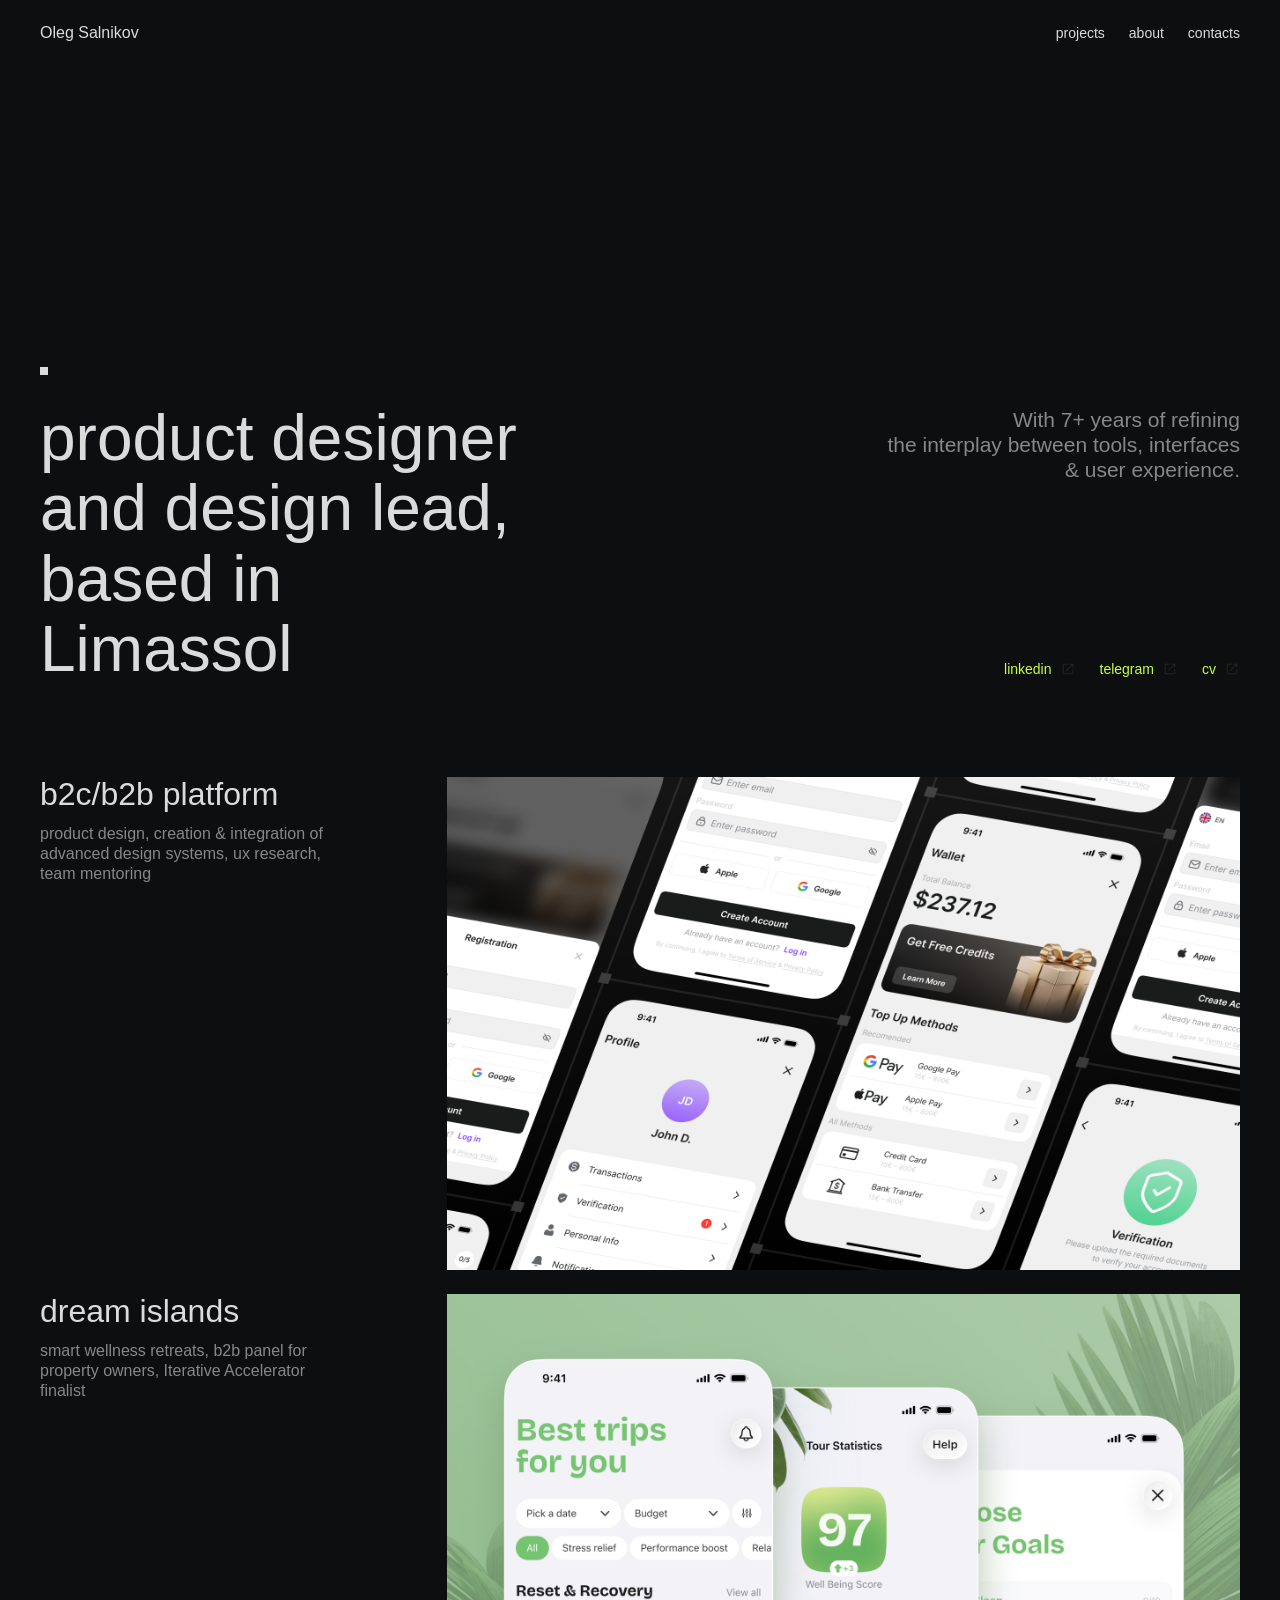
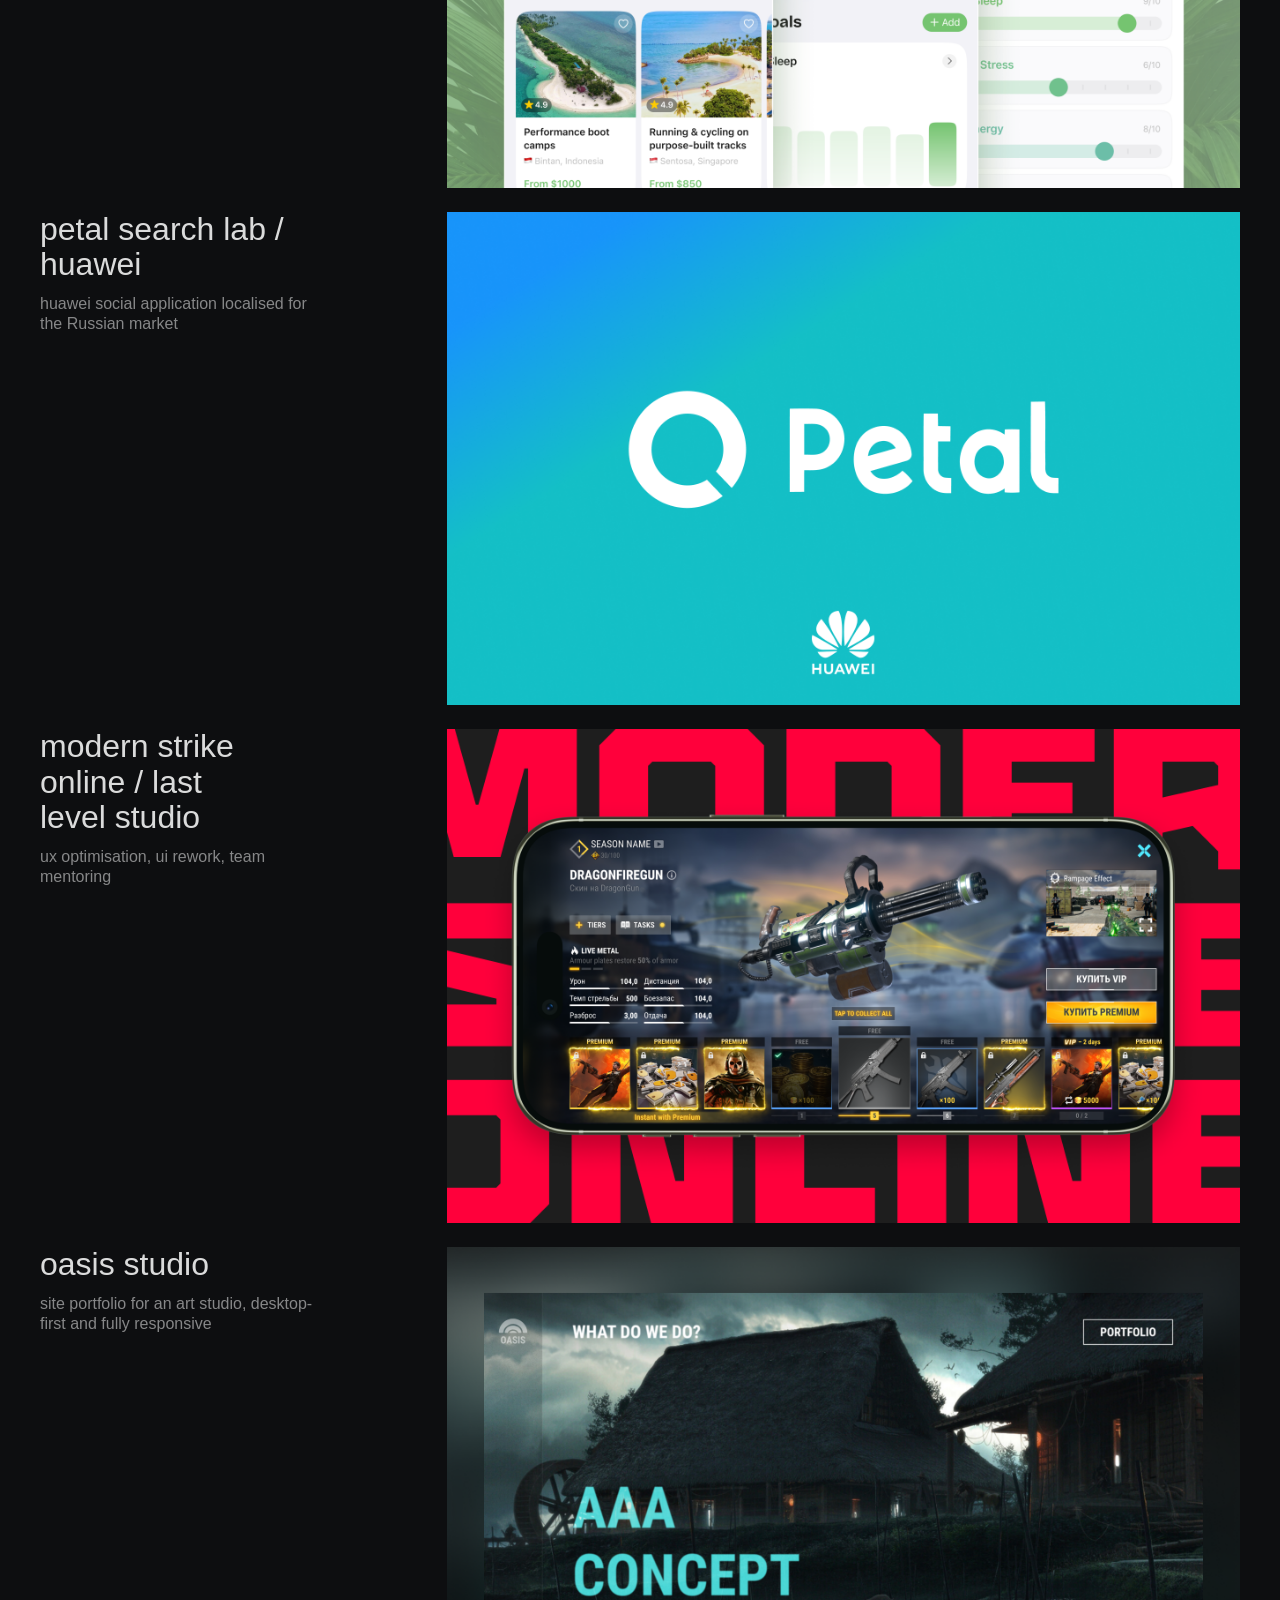
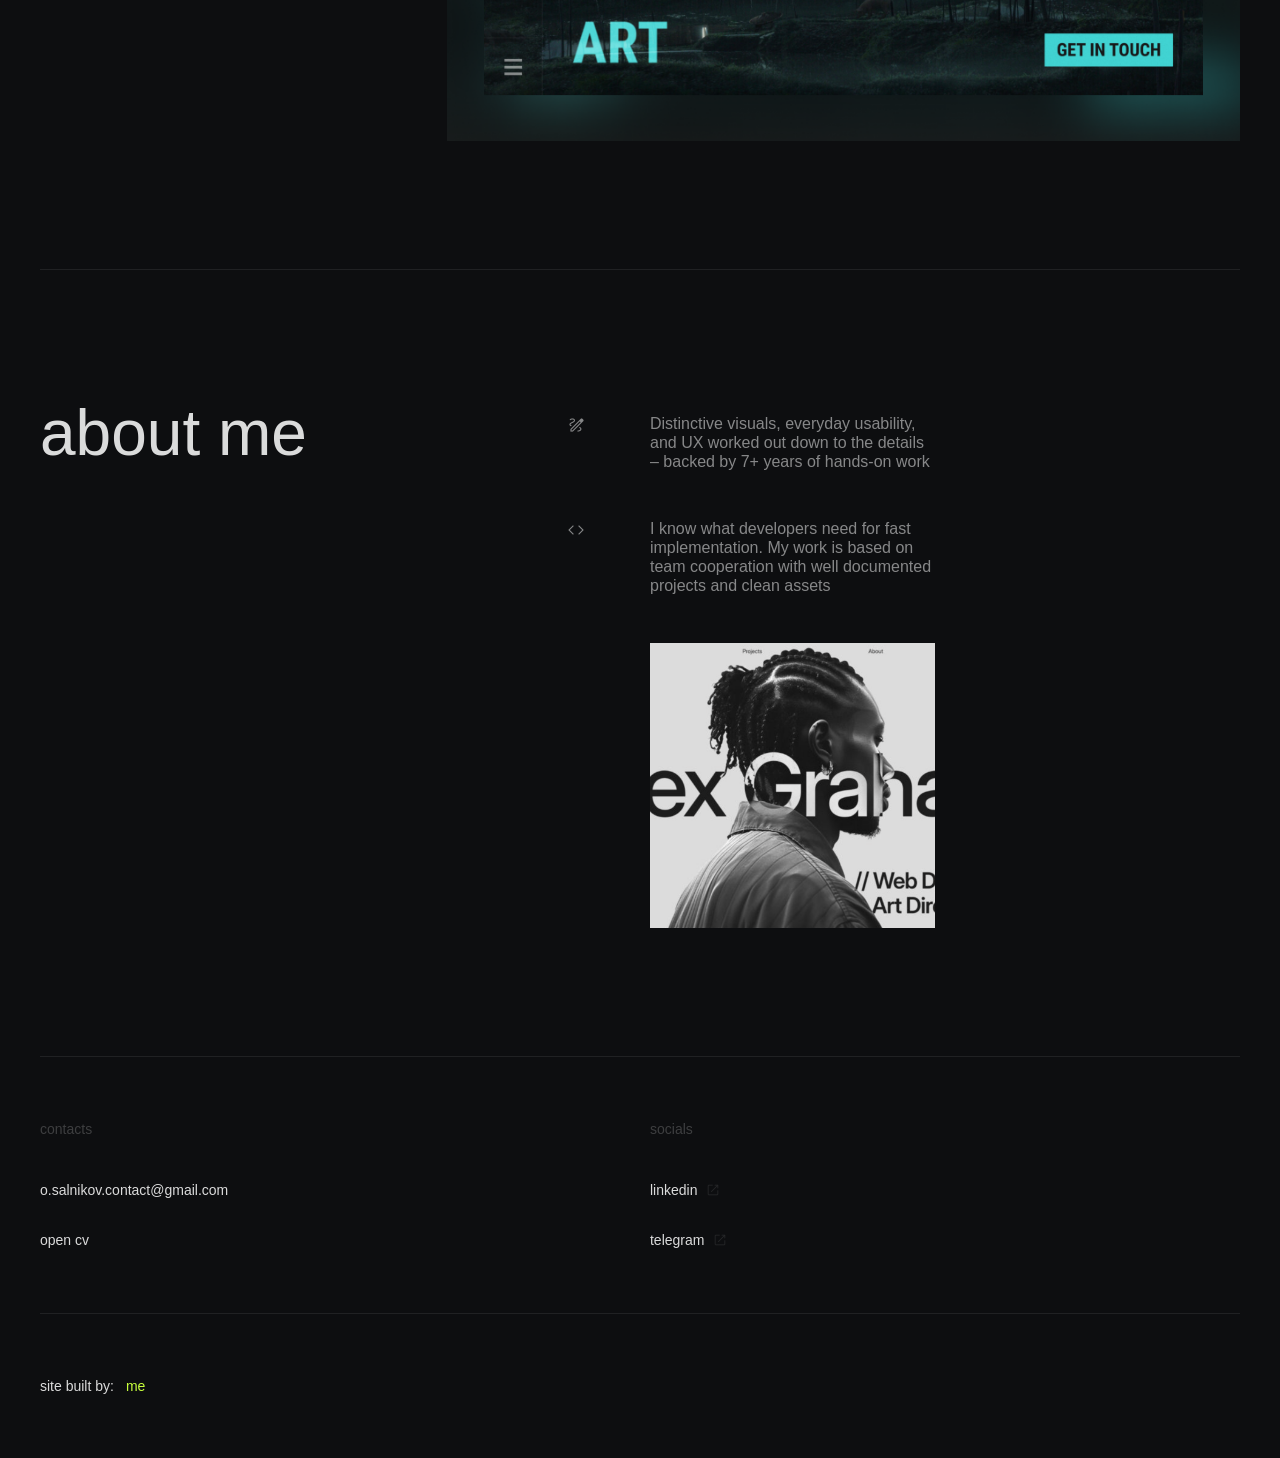
==== index.html @ 1d1f4461 "Rebuild case pages with new claude_design layout + real images - New case structure: intro (title/de" ====
<!DOCTYPE html>
<html lang="en">
<head>
<meta charset="UTF-8">
<meta name="viewport" content="width=device-width, initial-scale=1.0">
<title>Oleg Salnikov — Product Designer</title>
<meta name="description" content="Product designer and design lead based in Limassol. 7+ years refining the interplay between tools, interfaces & user experience.">

<!-- Open Graph / link preview -->
<meta property="og:type" content="website">
<meta property="og:url" content="https://olegoonline.github.io/portfolio/">
<meta property="og:title" content="Oleg Salnikov — Product Designer">
<meta property="og:description" content="Product designer and design lead based in Limassol. 7+ years refining the interplay between tools, interfaces & user experience.">
<meta property="og:image" content="https://olegoonline.github.io/portfolio/cases/assets/thumbnail.jpg">
<meta property="og:image:width" content="1200">
<meta property="og:image:height" content="630">

<!-- Twitter / X -->
<meta name="twitter:card" content="summary_large_image">
<meta name="twitter:title" content="Oleg Salnikov — Product Designer">
<meta name="twitter:description" content="Product designer and design lead based in Limassol. 7+ years refining the interplay between tools, interfaces & user experience.">
<meta name="twitter:image" content="https://olegoonline.github.io/portfolio/cases/assets/thumbnail.jpg">
<link rel="stylesheet" href="https://fonts.googleapis.com/css2?family=Material+Symbols+Outlined:opsz,wght,FILL,GRAD@20..48,300,0,0">
<link rel="stylesheet" href="styles.css?v=20260620">
</head>
<body>

<div class="container">
  <header class="site-header">
    <a class="logo" href="index.html">Oleg Salnikov</a>
    <nav class="site-nav">
      <a href="#projects">projects</a>
      <a href="#about">about</a>
      <a href="#contacts">contacts</a>
    </nav>
  </header>
</div>

<main>
  <section class="container hero grid12">
    <div class="hero-left">
      <span class="dot"></span>
      <h1 class="display">product designer and&nbsp;design lead, based in Limassol</h1>
    </div>
    <div class="hero-right">
      <p class="hero-bio">With 7+ years of refining<br>the interplay between tools, interfaces<br>&amp; user experience.</p>
      <div class="social-row">
        <a class="ext-link" href="https://www.linkedin.com/in/oleg-salnikov-ui" target="_blank" rel="noopener">linkedin<span class="material-symbols-outlined">open_in_new</span></a>
        <a class="ext-link" href="https://t.me/oleg_ui_tg" target="_blank" rel="noopener">telegram<span class="material-symbols-outlined">open_in_new</span></a>
        <a class="ext-link" href="https://docs.google.com/document/d/1gBxHgrbyLD23UCckXjegFYGFsR_wjB13miaRN0zSb2I/edit?usp=drive_link" target="_blank" rel="noopener">cv<span class="material-symbols-outlined">open_in_new</span></a>
      </div>
    </div>
  </section>

  <section id="projects" class="container project-list">
    <article class="project-row grid12">
      <div class="project-text">
        <h2 class="project-title">b2c/b2b platform</h2>
        <p class="project-desc">product design, creation &amp; integration of advanced design systems, ux research, team mentoring</p>
      </div>
      <a class="project-image" href="cases/igaming-platform.html" style="background: #F1F2F4;">
        <img src="cases/assets/b2b system/Frame 1321316688.png" alt="Multi-Brand B2B/B2C Platform">
        <span class="card-label">view case<span class="material-symbols-outlined">arrow_forward</span></span>
      </a>
    </article>

    <article class="project-row grid12">
      <div class="project-text">
        <h2 class="project-title">dream islands</h2>
        <p class="project-desc">smart wellness retreats, b2b panel for property owners, Iterative Accelerator finalist</p>
      </div>
      <a class="project-image" href="cases/dream-islands.html" style="background: #EEF1F7;">
        <img src="cases/assets/Dream Islands/Frame 1321316689.png" alt="Dream Islands">
        <span class="card-label">view case<span class="material-symbols-outlined">arrow_forward</span></span>
      </a>
    </article>

    <article class="project-row grid12">
      <div class="project-text">
        <h2 class="project-title">petal search lab / huawei</h2>
        <p class="project-desc">huawei social application localised for the Russian market</p>
      </div>
      <a class="project-image" href="cases/huawei-petal-search.html" style="background: #FFFFFF;">
        <img src="cases/assets/petal search/Frame 1321316690.png" alt="Petal Search — Huawei RU">
        <span class="card-label">view case<span class="material-symbols-outlined">arrow_forward</span></span>
      </a>
    </article>

    <article class="project-row grid12">
      <div class="project-text">
        <h2 class="project-title">modern strike online / last level studio</h2>
        <p class="project-desc">ux optimisation, ui rework, team mentoring</p>
      </div>
      <a class="project-image" href="cases/last-level.html">
        <img src="cases/assets/last level/Frame 1321316691.png" alt="Last Level — Modern Strike Online">
        <span class="card-label">view case<span class="material-symbols-outlined">arrow_forward</span></span>
      </a>
    </article>

    <article class="project-row grid12">
      <div class="project-text">
        <h2 class="project-title">oasis studio</h2>
        <p class="project-desc">site portfolio for an art studio, desktop-first and fully responsive</p>
      </div>
      <a class="project-image" href="cases/oasis.html">
        <img src="cases/assets/oasis/Frame 1321316691-1.png" alt="Oasis Studio — site portfolio">
        <span class="card-label">view case<span class="material-symbols-outlined">arrow_forward</span></span>
      </a>
    </article>
  </section>

  <section id="about" class="container about grid12">
    <h2 class="display">about me</h2>
    <div class="about-right">
      <div class="about-points">
        <div class="about-point">
          <span class="material-symbols-outlined">draw</span>
          <p>Distinctive visuals, everyday usability, and UX worked out down to the details – backed by 7+ years of hands-on work</p>
        </div>
        <div class="about-point">
          <span class="material-symbols-outlined">code</span>
          <p>I know what developers need for fast implementation. My work is based on team cooperation with well documented projects and clean assets</p>
        </div>
      </div>
      <img class="about-photo" src="assets/about-site.png" alt="Selected web design work">
    </div>
  </section>
</main>

<footer id="contacts" class="site-footer">
  <div class="container footer-cols grid12">
    <div class="footer-col">
      <h3>contacts</h3>
      <ul>
        <li><a href="mailto:o.salnikov.contact@gmail.com">o.salnikov.contact@gmail.com</a></li>
        <li><a href="https://docs.google.com/document/d/1gBxHgrbyLD23UCckXjegFYGFsR_wjB13miaRN0zSb2I/edit?usp=drive_link" target="_blank" rel="noopener">open cv</a></li>
      </ul>
    </div>
    <div class="footer-col">
      <h3>socials</h3>
      <ul>
        <li><a class="ext-link" href="https://www.linkedin.com/in/oleg-salnikov-ui" target="_blank" rel="noopener">linkedin<span class="material-symbols-outlined">open_in_new</span></a></li>
        <li><a class="ext-link" href="https://t.me/oleg_ui_tg" target="_blank" rel="noopener">telegram<span class="material-symbols-outlined">open_in_new</span></a></li>
      </ul>
    </div>
  </div>
  <div class="container footer-bottom">
    <span class="built">site built by: <a href="#">me</a></span>
  </div>
</footer>

</body>
</html>
---- styles.css ----
/* ── Oleg Salnikov portfolio — from dsign-2 Figma ─────────────────
   Grid: 12 columns / 20px gutters / 1360 content / 40px margins   */

:root {
  --bg: rgb(13, 14, 16);
  --surface: rgb(22, 24, 28);
  --card: rgba(255, 255, 255, 0.05);
  --accent: rgb(199, 255, 60);
  --text-primary: rgba(255, 255, 255, 0.85);
  --text-secondary: rgba(255, 255, 255, 0.5);
  --text-body: rgba(255, 255, 255, 0.4);
  --text-faint: rgba(255, 255, 255, 0.2);
  --icon-stroke: rgba(255, 255, 255, 0.1);
  --hairline: rgba(255, 255, 255, 0.08);
  --font: "Helvetica Neue", -apple-system, BlinkMacSystemFont, "Segoe UI", Roboto, Arial, sans-serif;
}

* { margin: 0; padding: 0; box-sizing: border-box; }

html { scroll-behavior: smooth; }

body {
  background: var(--bg);
  color: var(--text-primary);
  font-family: var(--font);
  font-size: 16px;
  -webkit-font-smoothing: antialiased;
}

.container {
  max-width: 1440px;
  margin: 0 auto;
  padding-left: 40px;
  padding-right: 40px;
}

/* 12-column grid shared by every section */
.grid12 {
  display: grid;
  grid-template-columns: repeat(12, 1fr);
  column-gap: 20px;
}

a { color: inherit; text-decoration: none; }

.material-symbols-outlined {
  font-variation-settings: 'FILL' 0, 'wght' 300, 'GRAD' 0, 'opsz' 20;
  font-size: 20px;
  line-height: 1;
}

/* ── Header ─────────────────────────────────────────────────────── */

.site-header {
  display: flex;
  justify-content: space-between;
  align-items: center;
  padding-top: 24px;
  padding-bottom: 24px;
}

.logo {
  font-size: 16px;
  font-weight: 500;
  color: var(--text-primary);
}

.site-nav {
  display: flex;
  gap: 24px;
  align-items: center;
}

.site-nav a {
  font-size: 14px;
  font-weight: 500;
  color: var(--text-primary);
  transition: color 0.2s ease;
}

.site-nav a:hover { color: var(--accent); }

/* ── Links with external icon ───────────────────────────────────── */

.ext-link {
  display: inline-flex;
  align-items: center;
  gap: 8px;
  font-size: 14px;
  font-weight: 500;
  color: var(--text-primary);
  transition: color 0.2s ease;
}

.ext-link .material-symbols-outlined {
  font-size: 16px;
  color: var(--icon-stroke);
  transition: color 0.2s ease;
}

.ext-link:hover,
.ext-link:hover .material-symbols-outlined { color: var(--accent); }

/* ── Hero ───────────────────────────────────────────────────────── */

.hero {
  padding-top: 301px;
  padding-bottom: 92px;
  align-items: start;
}

.hero-left { grid-column: 1 / span 5; }

.hero-left .dot {
  display: block;
  width: 8px;
  height: 8px;
  background: var(--text-primary);
  margin-bottom: 28px;
}

h1.display, .display {
  font-size: 64px;
  font-weight: 400;
  line-height: 1.1;
  color: var(--text-primary);
  text-wrap: pretty;
}

.hero-right {
  grid-column: 9 / span 4;
  align-self: stretch;
  display: flex;
  flex-direction: column;
  justify-content: space-between;
  padding-top: 40px;
  padding-bottom: 8px;
  align-items: flex-end;
}

.hero-bio {
  font-size: 21px;
  font-weight: 300;
  line-height: 25px;
  color: var(--text-secondary);
  text-align: right;
}

.social-row {
  display: flex;
  justify-content: flex-end;
  gap: 24px;
  align-items: center;
}

/* hero link text reads in accent green; icons stay fff 0.1 (footer socials stay white) */
.social-row .ext-link { color: var(--accent); }

/* ── Project list ───────────────────────────────────────────────── */

.project-list {
  display: flex;
  flex-direction: column;
  gap: 24px;
  padding-bottom: 128px;
}

.project-row {
  align-items: start;
  row-gap: 24px;
}

.project-text {
  grid-column: 1 / span 3;
  display: flex;
  flex-direction: column;
  gap: 12px;
}

.project-title {
  font-size: 32px;
  font-weight: 400;
  line-height: 1.1;
  color: var(--text-primary);
  text-wrap: pretty;
}

.project-desc {
  font-size: 16px;
  font-weight: 300;
  line-height: 1.25;
  color: var(--text-secondary);
  max-width: 325px;
}

.project-image {
  grid-column: 5 / span 8;
  position: relative;
  display: block;
  aspect-ratio: 900 / 560;
  overflow: hidden;
  background: var(--card);
}

.project-image img {
  position: absolute;
  inset: 0;
  width: 100%;
  height: 100%;
  object-fit: cover;
  display: block;
  transition: transform 0.6s cubic-bezier(0.2, 0.7, 0.2, 1);
}

.project-image:hover img { transform: scale(1.03); }

.project-image .card-label {
  position: absolute;
  left: 20px;
  bottom: 20px;
  display: inline-flex;
  align-items: center;
  gap: 8px;
  font-size: 14px;
  font-weight: 500;
  color: var(--text-primary);
  background: rgba(13, 14, 16, 0.72);
  backdrop-filter: blur(6px);
  border-radius: 999px;
  padding: 8px 14px 8px 16px;
  opacity: 0;
  transform: translateY(6px);
  transition: opacity 0.25s ease, transform 0.25s ease;
  pointer-events: none;
}

.project-image .card-label .material-symbols-outlined { font-size: 16px; color: var(--accent); }

.project-image:hover .card-label { opacity: 1; transform: translateY(0); }

/* ── About ──────────────────────────────────────────────────────── */

.about { padding-bottom: 128px; }

/* divider above the section — 128px clear on each side */
.about::before {
  content: "";
  grid-column: 1 / -1;
  height: 1px;
  background: var(--hairline);
  margin-bottom: 128px;
}

.about > h2 { grid-column: 1 / span 4; }

.about-right {
  grid-column: 7 / span 3;
  display: flex;
  flex-direction: column;
  gap: 48px;
  padding-top: 16px;
}

.about-points {
  display: flex;
  flex-direction: column;
  gap: 48px;
}

.about-point { position: relative; }

.about-point > .material-symbols-outlined {
  position: absolute;
  left: -84px;
  top: 1px;
  color: var(--text-secondary);
}

.about-point p {
  font-size: 16px;
  font-weight: 300;
  line-height: 19px;
  color: var(--text-secondary);
}

.about-photo {
  width: 100%;
  aspect-ratio: 1 / 1;
  object-fit: cover;
  display: block;
}

/* ── Case page ──────────────────────────────────────────────────── */

.back-pill {
  display: inline-flex;
  align-items: center;
  gap: 8px;
  padding: 8px 20px 8px 12px;
  border-radius: 999px;
  background: var(--surface);
  font-size: 14px;
  font-weight: 500;
  color: var(--accent);
  margin-top: 0;
  transition: background 0.2s ease;
}

.back-pill .material-symbols-outlined { font-size: 20px; color: var(--accent); }

.back-pill:hover { background: rgb(30, 31, 33); }

/* case content lives in a 900px column centred under the full-width header */
.case-wrap {
  width: 900px;
  max-width: calc(100% - 80px);
  margin: 0 auto;
}

/* vertical rhythm: every major section separated by 96px (Figma) */
.case-main {
  display: flex;
  flex-direction: column;
  align-items: flex-start;
  gap: 96px;
  padding: 64px 0 96px;
}

.case-main > * { width: 100%; }
.case-main > .back-pill { width: auto; }

/* intro: title / description / role / hero image */
.case-intro {
  display: flex;
  flex-direction: column;
  align-items: flex-start;
}

.case-title {
  font-size: 64px;
  font-weight: 400;
  line-height: 1.1;
  color: var(--text-primary);
  text-wrap: pretty;
}

.case-desc {
  margin-top: 24px;
  display: flex;
  flex-direction: column;
  gap: 18px;
}

.case-desc p {
  font-size: 18px;
  font-weight: 300;
  line-height: 1.45;
  color: var(--text-body);
  text-wrap: pretty;
}

.case-role {
  margin-top: 24px;
  font-size: 16px;
  font-weight: 300;
  color: var(--text-faint);
}

.case-hero {
  margin-top: 24px;
  width: 100%;
  aspect-ratio: 900 / 560;
  background: var(--card);
  overflow: hidden;
}

.case-hero img {
  width: 100%;
  height: 100%;
  object-fit: cover;
  display: block;
}

.case-rule {
  border: 0;
  height: 1px;
  background: var(--hairline);
  margin: 0;
}

/* numbered notes — two columns (40.3% / 48.9%, gap auto-fills) */
.case-notes {
  display: grid;
  grid-template-columns: 40.3% 48.9%;
  justify-content: space-between;
  align-items: start;
  row-gap: 64px;
}

.note {
  display: flex;
  flex-direction: column;
  align-items: flex-start;
}

.note-num {
  font-size: 16px;
  font-weight: 500;
  color: var(--text-faint);
}

.note-title {
  margin-top: 16px;
  font-size: 32px;
  font-weight: 400;
  line-height: 1.1;
  color: var(--text-primary);
  text-wrap: pretty;
}

.note-body {
  margin-top: 16px;
  font-size: 16px;
  font-weight: 300;
  line-height: 1.45;
  color: var(--text-body);
  white-space: pre-line;
  text-wrap: pretty;
}

/* body-only note that continues a thought — aligns with siblings' body */
.note--cont { padding-top: 103px; }
.note--cont .note-body { margin-top: 0; }

.note-body a { color: var(--accent); }
.note-body a:hover { opacity: 0.8; }

/* gallery: lead note + stacked full-width images */
.case-gallery {
  display: flex;
  flex-direction: column;
  gap: 24px;
  align-items: flex-start;
}

.case-gallery > img { width: 100%; height: auto; display: block; }

.case-gallery .note { max-width: none; }

.case-shot {
  width: 100%;
  aspect-ratio: 900 / 440;
  background: var(--card);
  overflow: hidden;
}

.case-shot img { width: 100%; height: 100%; object-fit: cover; display: block; }

.case-shot--strip { aspect-ratio: 900 / 416; }

/* note + grey placeholder box, side by side */
.case-split {
  display: grid;
  grid-template-columns: 40.3% 48.9%;
  justify-content: space-between;
  align-items: start;
  row-gap: 64px;
}

.case-box {
  width: 100%;
  aspect-ratio: 440 / 320;
  background: var(--card);
}

/* stacked full-width media */
.case-media {
  display: flex;
  flex-direction: column;
  gap: 24px;
}

.case-media img { width: 100%; height: auto; display: block; }

/* lead note then a full-width image below it (oasis) */
.case-figure {
  display: flex;
  flex-direction: column;
  gap: 24px;
  align-items: flex-start;
}

.case-figure .note { max-width: 40.3%; }
.case-figure img { width: 100%; height: auto; display: block; }

/* two tall screenshots side by side (modern strike) */
.case-pair {
  display: grid;
  grid-template-columns: 1fr 1fr;
  gap: 24px;
  align-items: start;
}

.case-pair img { width: 100%; height: auto; display: block; }

/* row of four tall phone shots (b2b) */
.case-quad {
  display: grid;
  grid-template-columns: repeat(4, 1fr);
  gap: 24px;
  align-items: start;
}

.case-quad .case-shot { aspect-ratio: 207 / 448; }
.case-quad img { width: 100%; height: auto; display: block; }

/* 2×2 grid of tall image tiles (dream islands) */
.case-tiles {
  display: grid;
  grid-template-columns: 1fr 1fr;
  gap: 24px;
  align-items: start;
}

.case-tile {
  width: 100%;
  aspect-ratio: 438 / 952;
  background: var(--card);
}

.case-tiles img { width: 100%; height: auto; display: block; }

/* prev / next */
.case-nav {
  display: flex;
  flex-wrap: wrap;
  justify-content: space-between;
  align-items: center;
}

.case-nav a {
  display: inline-flex;
  align-items: center;
  gap: 16px;
  font-size: 14px;
  font-weight: 500;
  color: rgba(255, 255, 255, 0.8);
  transition: color 0.2s ease;
}

.case-nav a .material-symbols-outlined { color: rgba(255, 255, 255, 0.8); transition: color 0.2s ease; }

.case-nav a:hover,
.case-nav a:hover .material-symbols-outlined { color: var(--accent); }

/* ── Footer ─────────────────────────────────────────────────────── */

.footer-cols { padding-bottom: 64px; }

.footer-cols::before {
  content: "";
  grid-column: 1 / -1;
  height: 1px;
  background: var(--hairline);
  margin-bottom: 64px;
}

.footer-col:first-child { grid-column: 1 / span 4; }
.footer-col:last-child  { grid-column: 7 / span 3; }

.footer-col h3 {
  font-size: 14px;
  font-weight: 500;
  color: var(--text-faint);
  margin-bottom: 44px;
}

.footer-col ul {
  list-style: none;
  display: flex;
  flex-direction: column;
  gap: 32px;
}

.footer-col a {
  font-size: 14px;
  font-weight: 500;
  color: var(--text-primary);
  transition: color 0.2s ease;
}

.footer-col a:hover { color: var(--accent); }

.footer-bottom {
  display: flex;
  flex-wrap: wrap;
  justify-content: space-between;
  align-items: center;
  padding-bottom: 64px;
}

.footer-bottom::before {
  content: "";
  width: 100%;
  height: 1px;
  background: var(--hairline);
  margin-bottom: 64px;
}

.footer-bottom a {
  font-size: 14px;
  font-weight: 500;
  color: var(--accent);
}

.footer-bottom .built {
  display: inline-flex;
  gap: 12px;
  font-size: 14px;
  font-weight: 500;
  color: var(--text-primary);
}

/* ── Responsive ─────────────────────────────────────────────────── */

@media (max-width: 1040px) {
  .hero { padding-top: 160px; row-gap: 48px; }
  .hero-left { grid-column: 1 / -1; }
  .hero-right { grid-column: 1 / span 6; align-self: start; justify-content: flex-start; align-items: flex-start; padding-top: 0; padding-bottom: 0; gap: 48px; }
  .hero-bio { text-align: left; }
  .project-text { grid-column: 1 / span 4; }
  .project-image { grid-column: 6 / span 7; }
  .about { row-gap: 64px; }
  .about > h2 { grid-column: 1 / -1; }
  .about-right { grid-column: 2 / span 6; }
  .case-title { font-size: 48px; }
  .footer-col:first-child { grid-column: 1 / span 6; }
  .footer-col:last-child { grid-column: 7 / span 6; }
}

@media (max-width: 720px) {
  .container { padding-left: 24px; padding-right: 24px; }
  h1.display, .display { font-size: 40px; }
  .hero-right { grid-column: 1 / -1; }
  .project-list { gap: 48px; }
  .project-row { row-gap: 16px; }
  .project-text { grid-column: 1 / -1; }
  .project-image { grid-column: 1 / -1; }
  .about::before { margin-bottom: 104px; }
  .case-main { gap: 64px; padding-top: 48px; }
  .case-title { font-size: 40px; }
  .case-notes, .case-split, .case-pair, .case-quad, .case-tiles { grid-template-columns: 1fr; row-gap: 56px; }
  .note-title { font-size: 28px; }
  .note--cont { padding-top: 0; }
  .case-gallery .note, .case-figure .note { max-width: none; }
  .about-right { grid-column: 1 / -1; padding-left: 44px; }
  .about-point > .material-symbols-outlined { left: -44px; }
  .footer-col:first-child { grid-column: 1 / -1; }
  .footer-col:last-child { grid-column: 1 / -1; margin-top: 64px; }
}
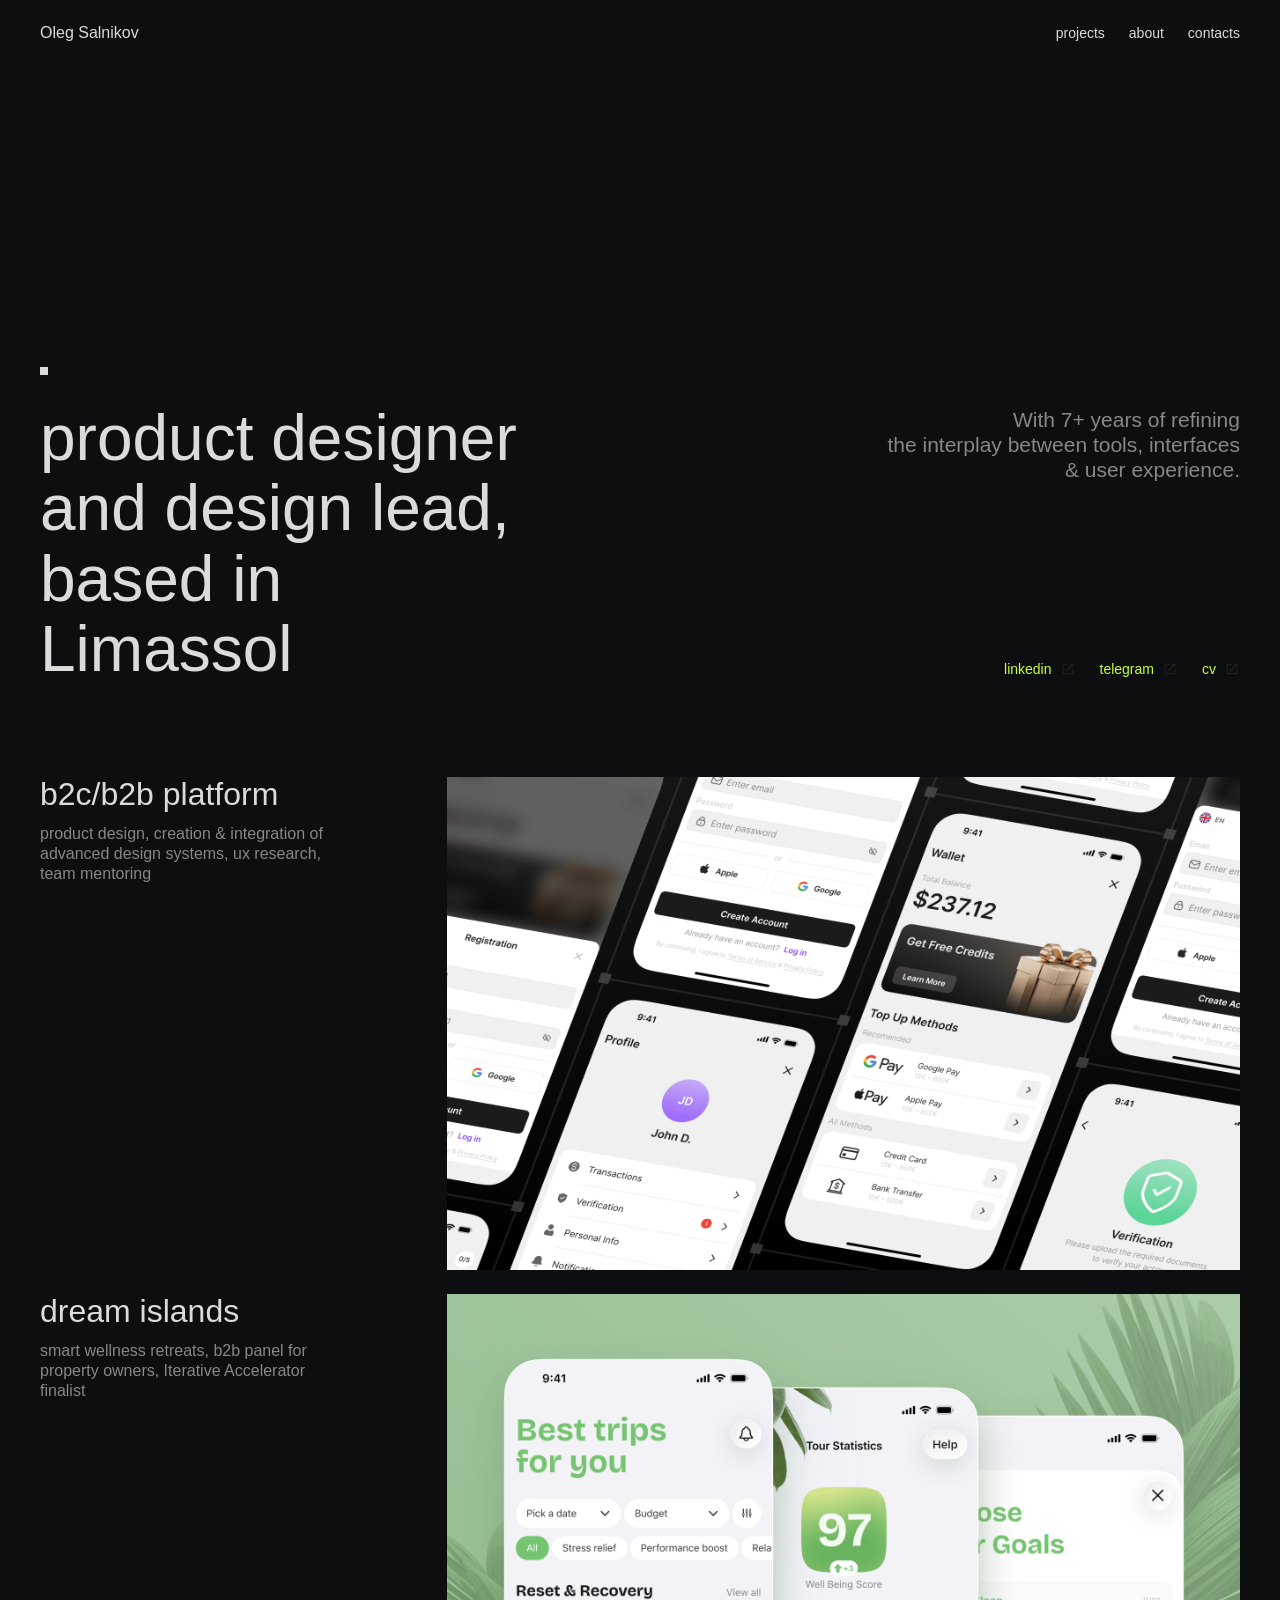
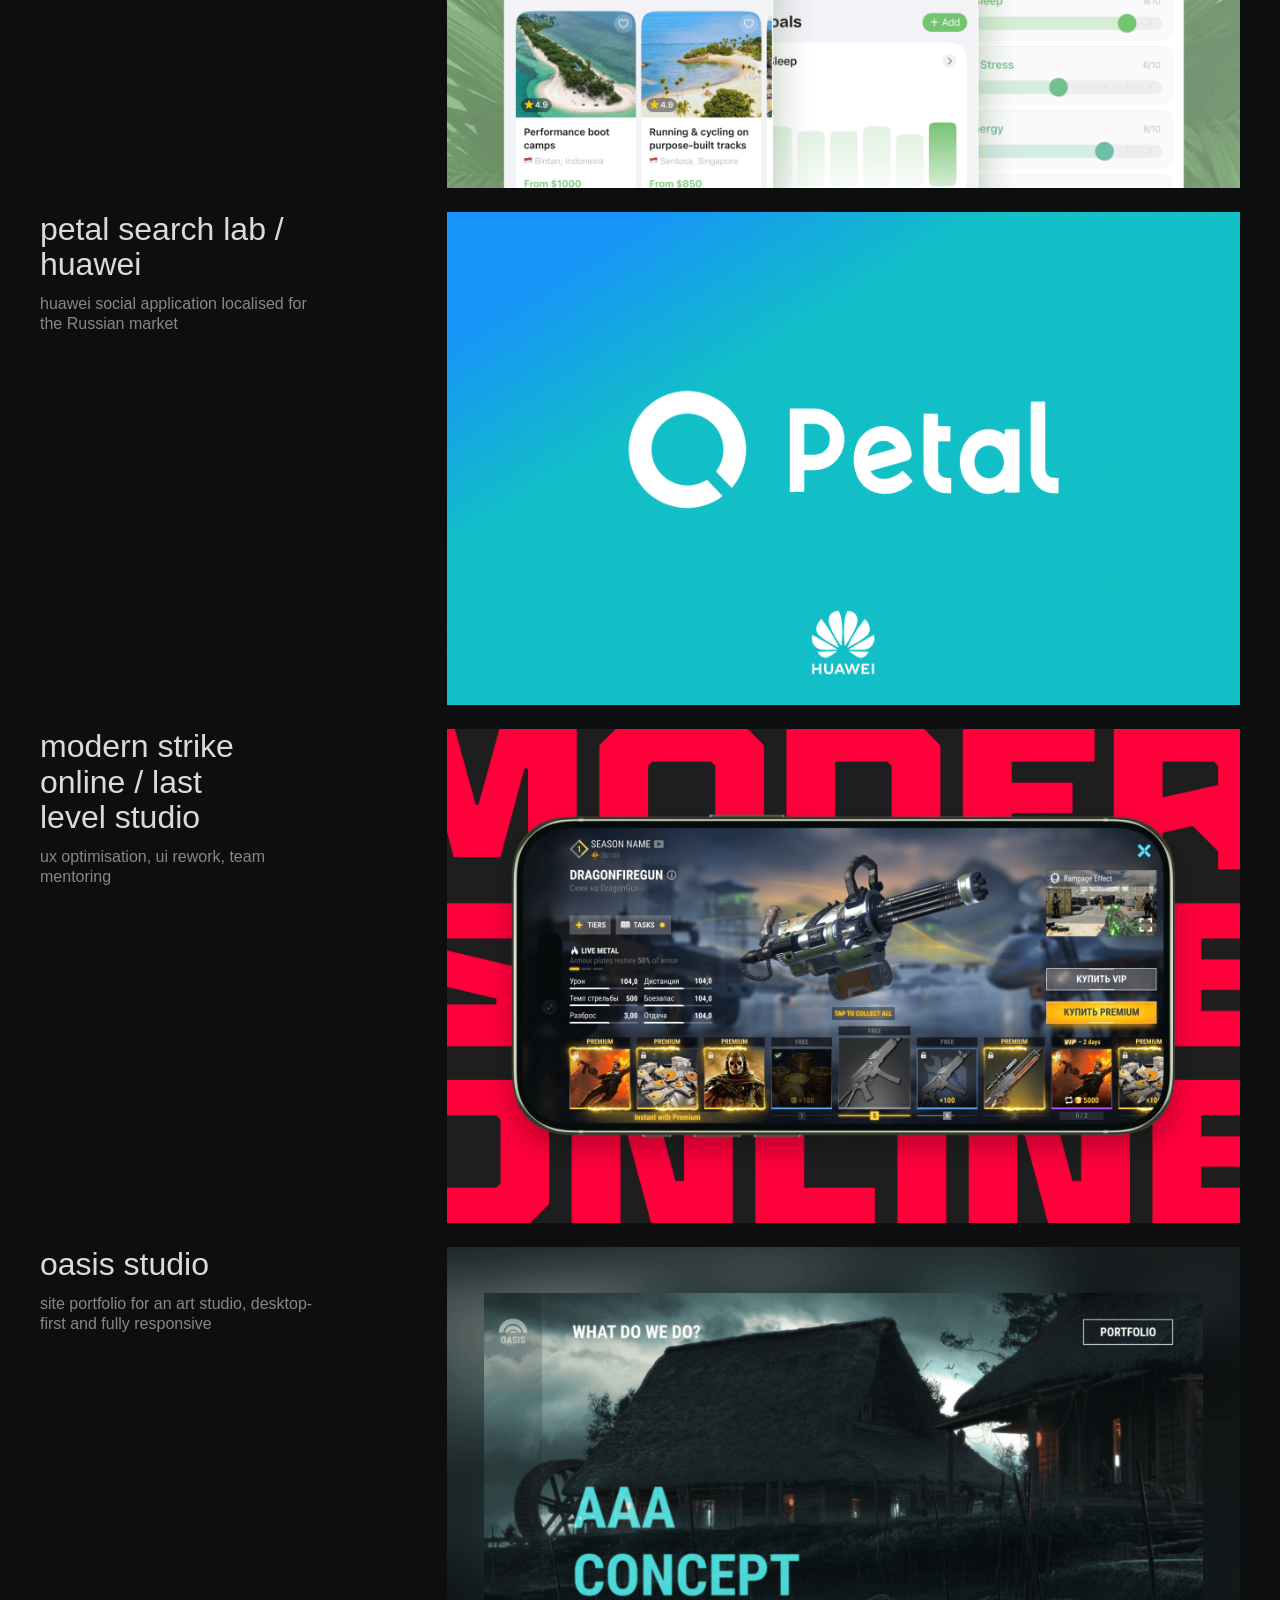
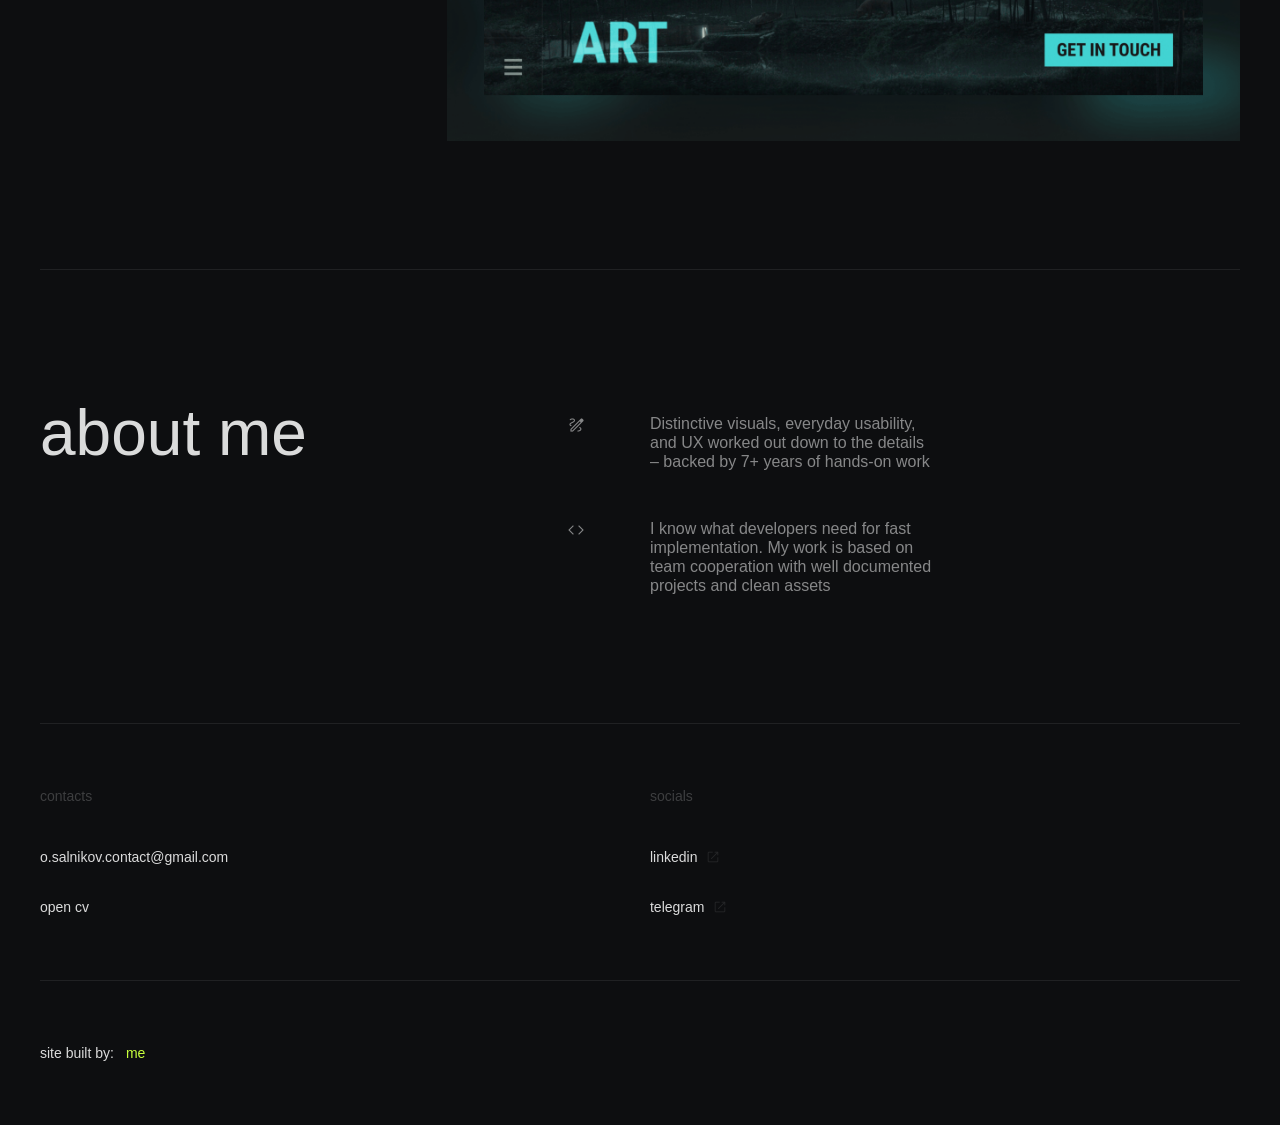
==== commit 1ab75ad6: "Remove photo from about section Co-Authored-By: Claude Opus 4.8 <noreply@anthropic.com>" ====
--- a/index.html
+++ b/index.html
@@ -122,7 +122,6 @@
           <p>I know what developers need for fast implementation. My work is based on team cooperation with well documented projects and clean assets</p>
         </div>
       </div>
-      <img class="about-photo" src="assets/about-site.png" alt="Selected web design work">
     </div>
   </section>
 </main>
--- a/styles.css
+++ b/styles.css
@@ -428,9 +428,10 @@
   text-wrap: pretty;
 }
 
-/* body-only note that continues a thought — aligns with siblings' body */
-.note--cont { padding-top: 103px; }
-.note--cont .note-body { margin-top: 0; }
+/* note that continues a thought — invisible num/title spacers keep its
+   body aligned with the sibling note's body, independent of font metrics */
+.note--cont .note-num,
+.note--cont .note-title { visibility: hidden; }
 
 .note-body a { color: var(--accent); }
 .note-body a:hover { opacity: 0.8; }
@@ -651,10 +652,77 @@
   .case-title { font-size: 40px; }
   .case-notes, .case-split, .case-pair, .case-quad, .case-tiles { grid-template-columns: 1fr; row-gap: 56px; }
   .note-title { font-size: 28px; }
-  .note--cont { padding-top: 0; }
+  .note--cont .note-num, .note--cont .note-title { display: none; }
   .case-gallery .note, .case-figure .note { max-width: none; }
   .about-right { grid-column: 1 / -1; padding-left: 44px; }
   .about-point > .material-symbols-outlined { left: -44px; }
   .footer-col:first-child { grid-column: 1 / -1; }
   .footer-col:last-child { grid-column: 1 / -1; margin-top: 64px; }
 }
+
+/* ── Image lightbox (case pages, desktop / tablet only) ─────────── */
+
+.lightbox {
+  position: fixed;
+  inset: 0;
+  z-index: 1000;
+  display: flex;
+  align-items: center;
+  justify-content: center;
+  padding: 48px 88px;
+  background: rgba(8, 9, 11, 0.92);
+  backdrop-filter: blur(4px);
+}
+
+.lightbox[hidden] { display: none; }
+
+.lightbox-img {
+  max-width: 100%;
+  max-height: 100%;
+  object-fit: contain;
+  display: block;
+  border-radius: 4px;
+  transition: transform 0.15s ease;
+  will-change: transform;
+}
+
+.lightbox-img.is-zoomed { transition: transform 0.05s linear; border-radius: 0; }
+
+/* click-to-zoom only on real pointers (desktop) */
+@media (hover: hover) and (pointer: fine) {
+  .lightbox-img { cursor: zoom-in; }
+  .lightbox-img.is-zoomed { cursor: zoom-out; }
+}
+
+.lightbox-btn {
+  position: absolute;
+  display: inline-flex;
+  align-items: center;
+  justify-content: center;
+  width: 48px;
+  height: 48px;
+  border: 0;
+  border-radius: 999px;
+  background: rgba(255, 255, 255, 0.08);
+  color: var(--text-primary);
+  cursor: pointer;
+  transition: background 0.2s ease, color 0.2s ease;
+}
+
+.lightbox-btn:hover { background: rgba(255, 255, 255, 0.16); color: var(--accent); }
+
+.lightbox-btn .material-symbols-outlined { font-size: 28px; }
+
+.lightbox-close { top: 24px; right: 24px; }
+.lightbox-prev { left: 24px; top: 50%; transform: translateY(-50%); }
+.lightbox-next { right: 24px; top: 50%; transform: translateY(-50%); }
+
+/* zoom affordance only where the lightbox is active */
+@media (min-width: 721px) {
+  .case-gallery img,
+  .case-tiles img,
+  .case-pair img,
+  .case-quad img,
+  .case-figure img,
+  .case-media img { cursor: zoom-in; }
+}
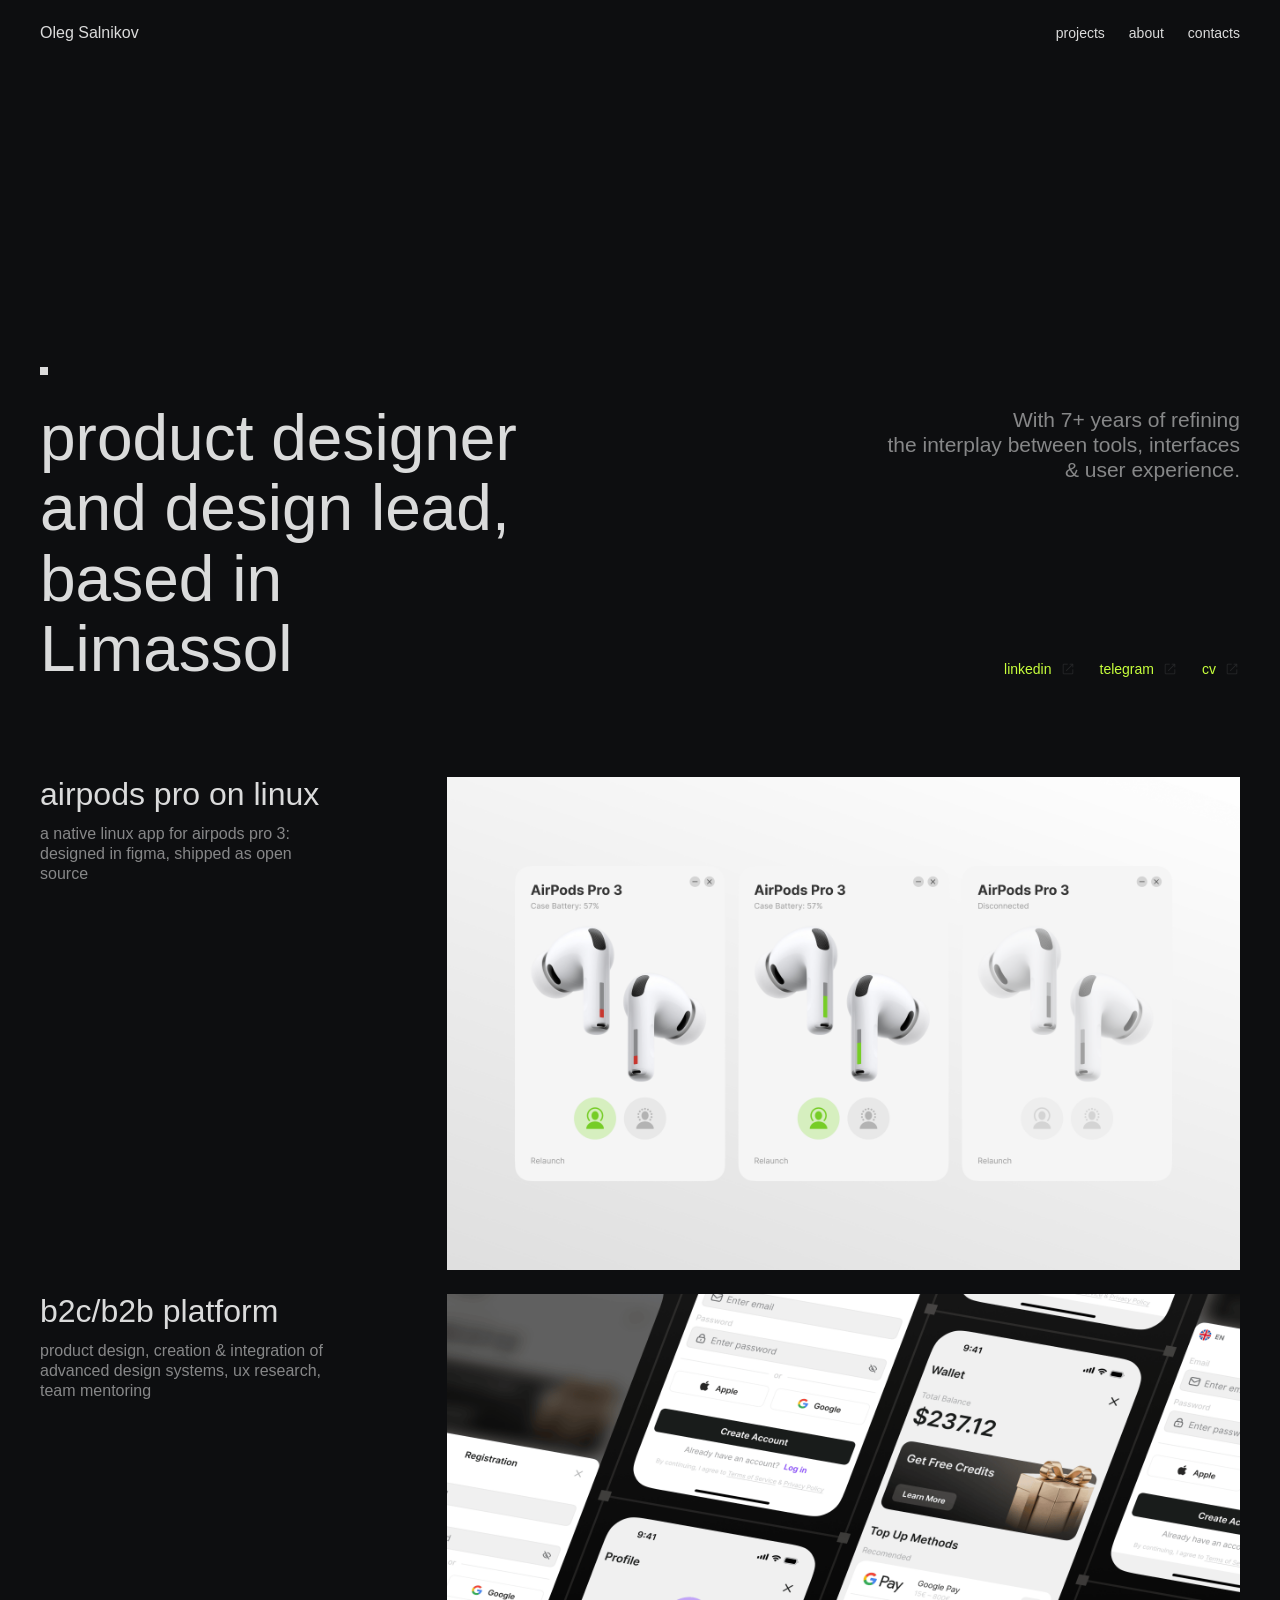
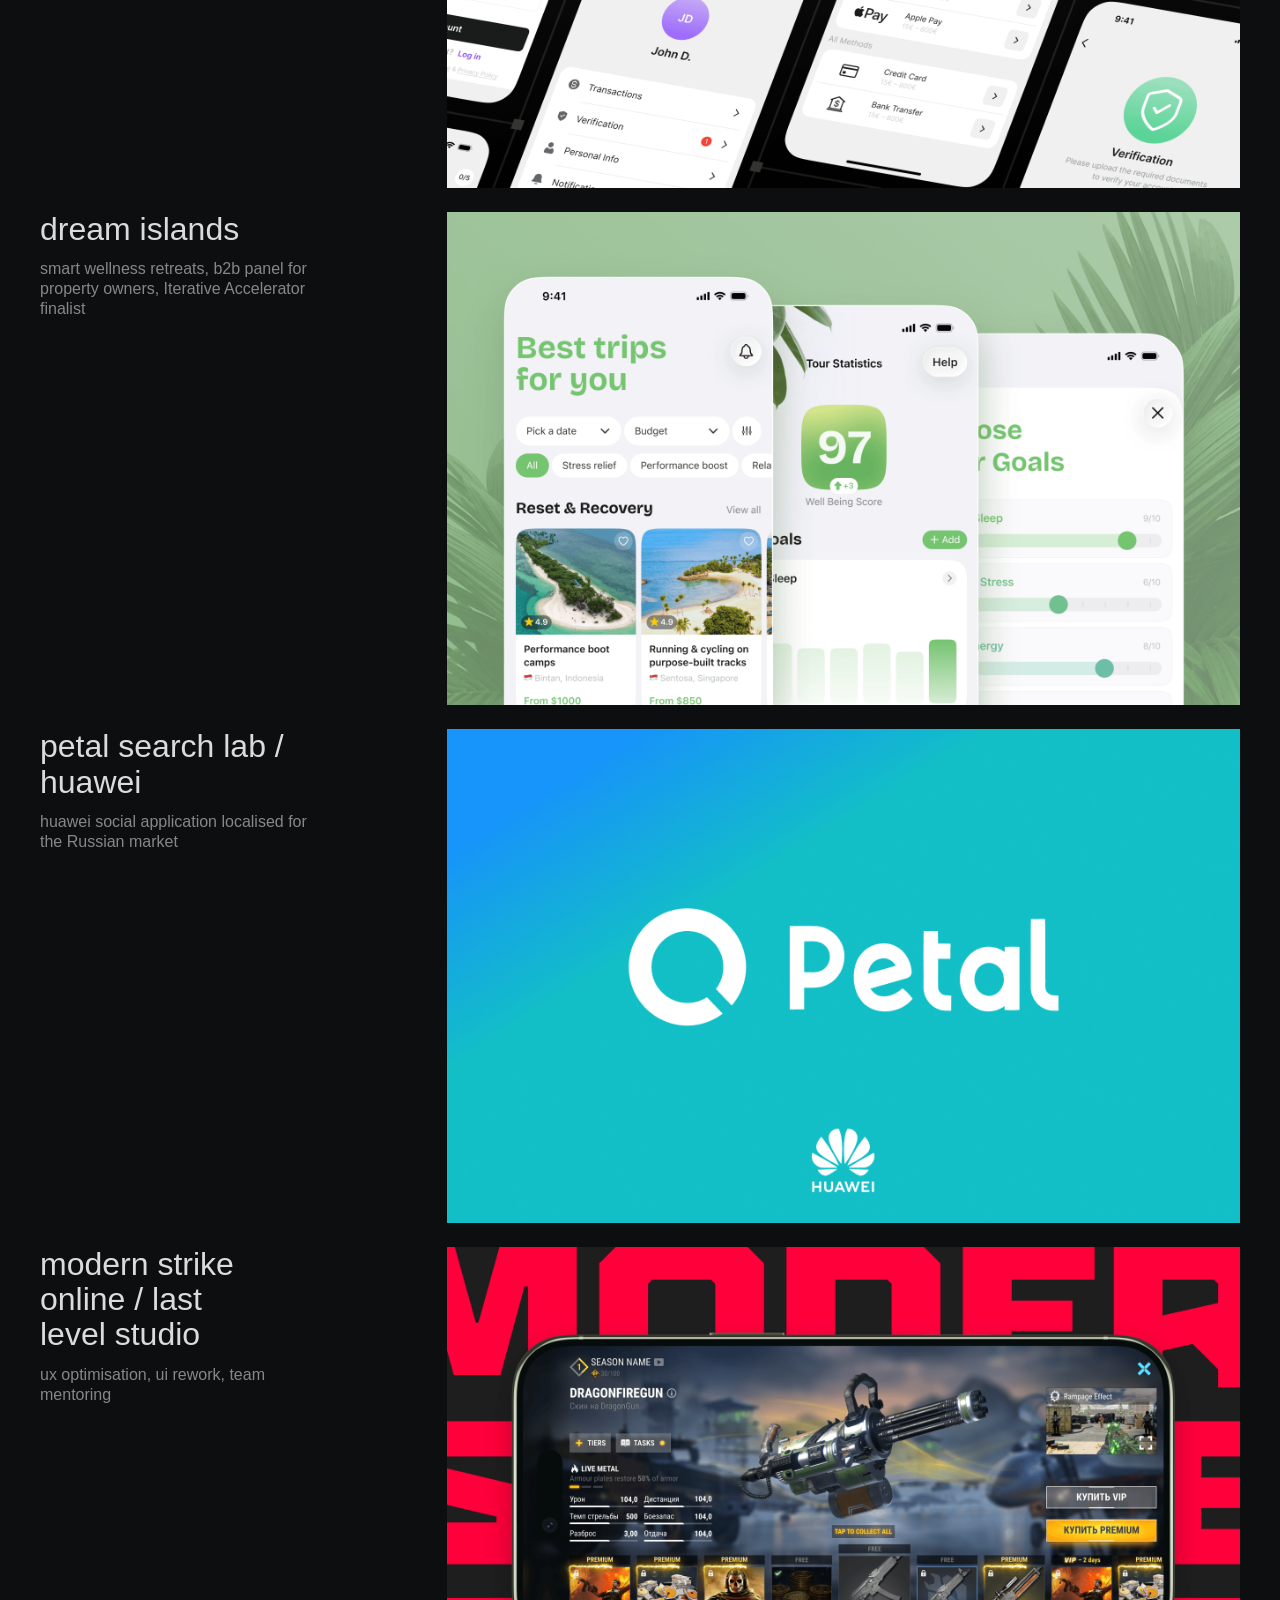
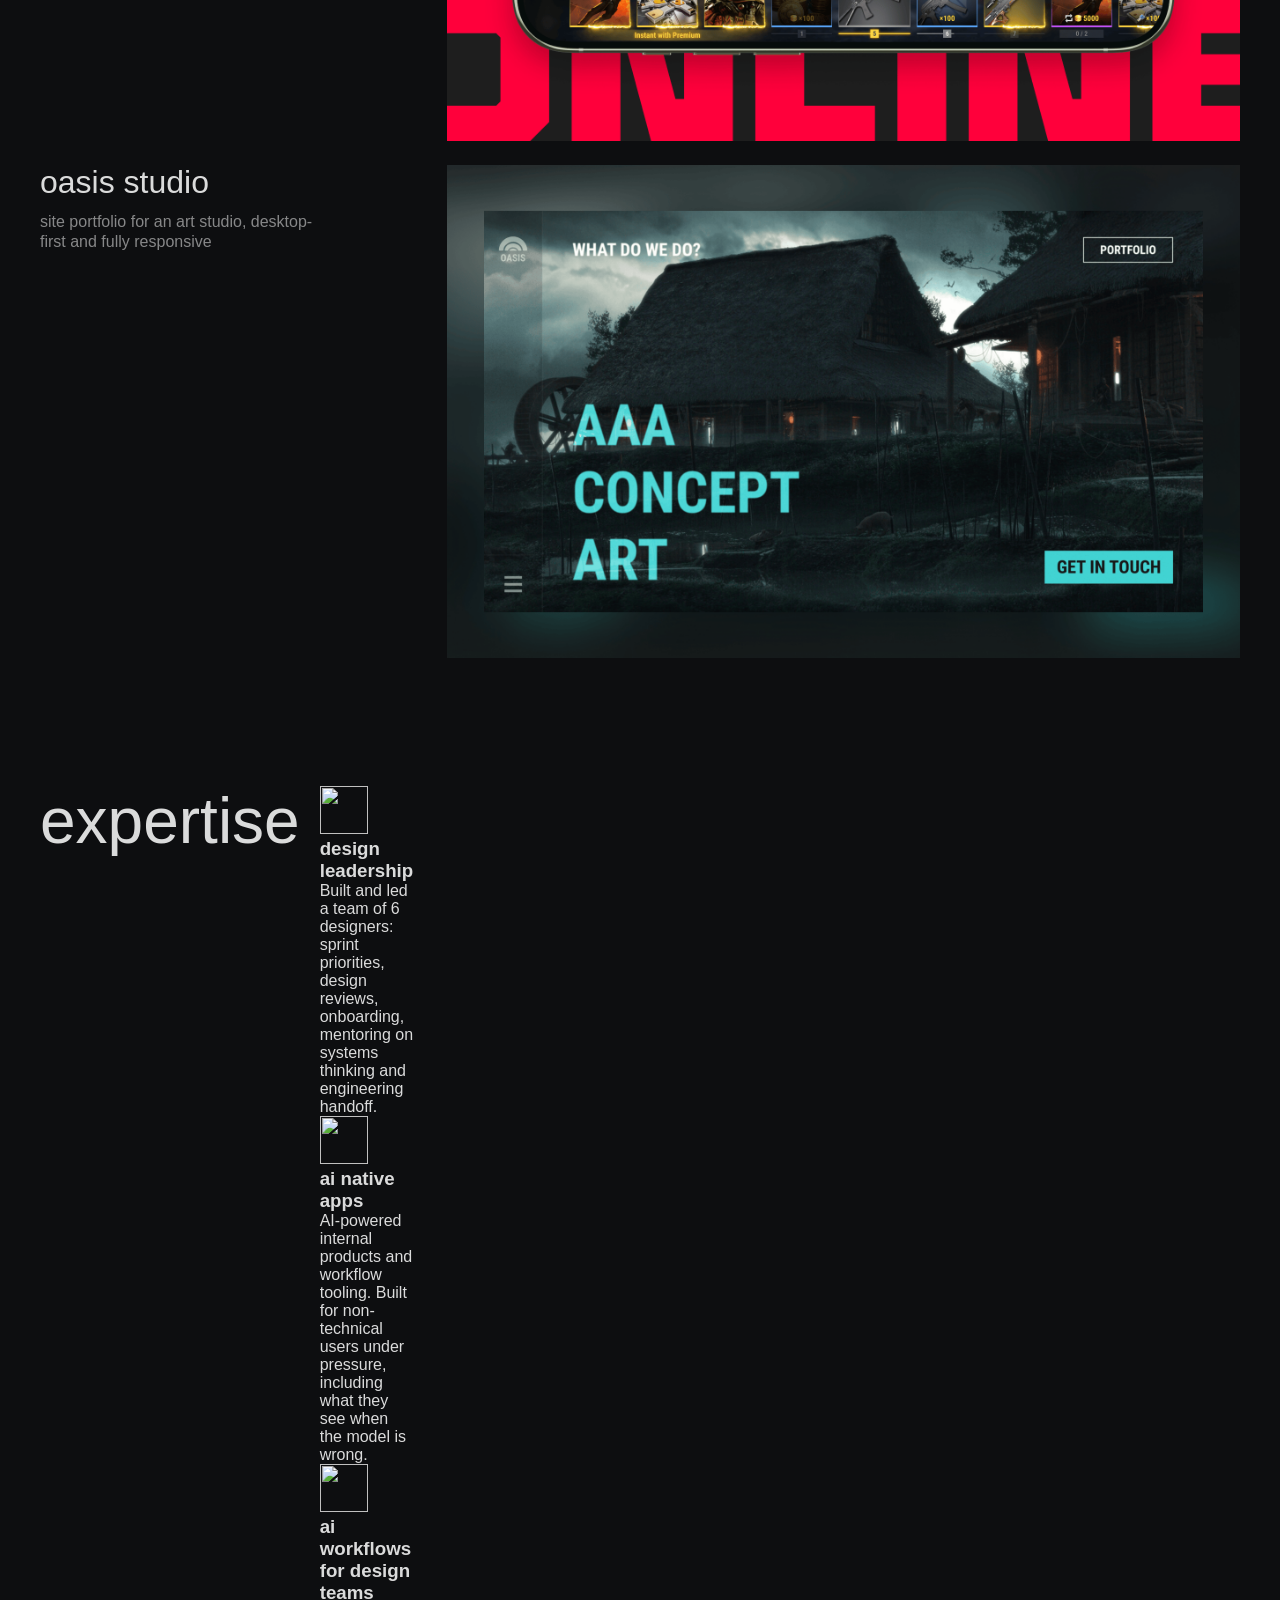
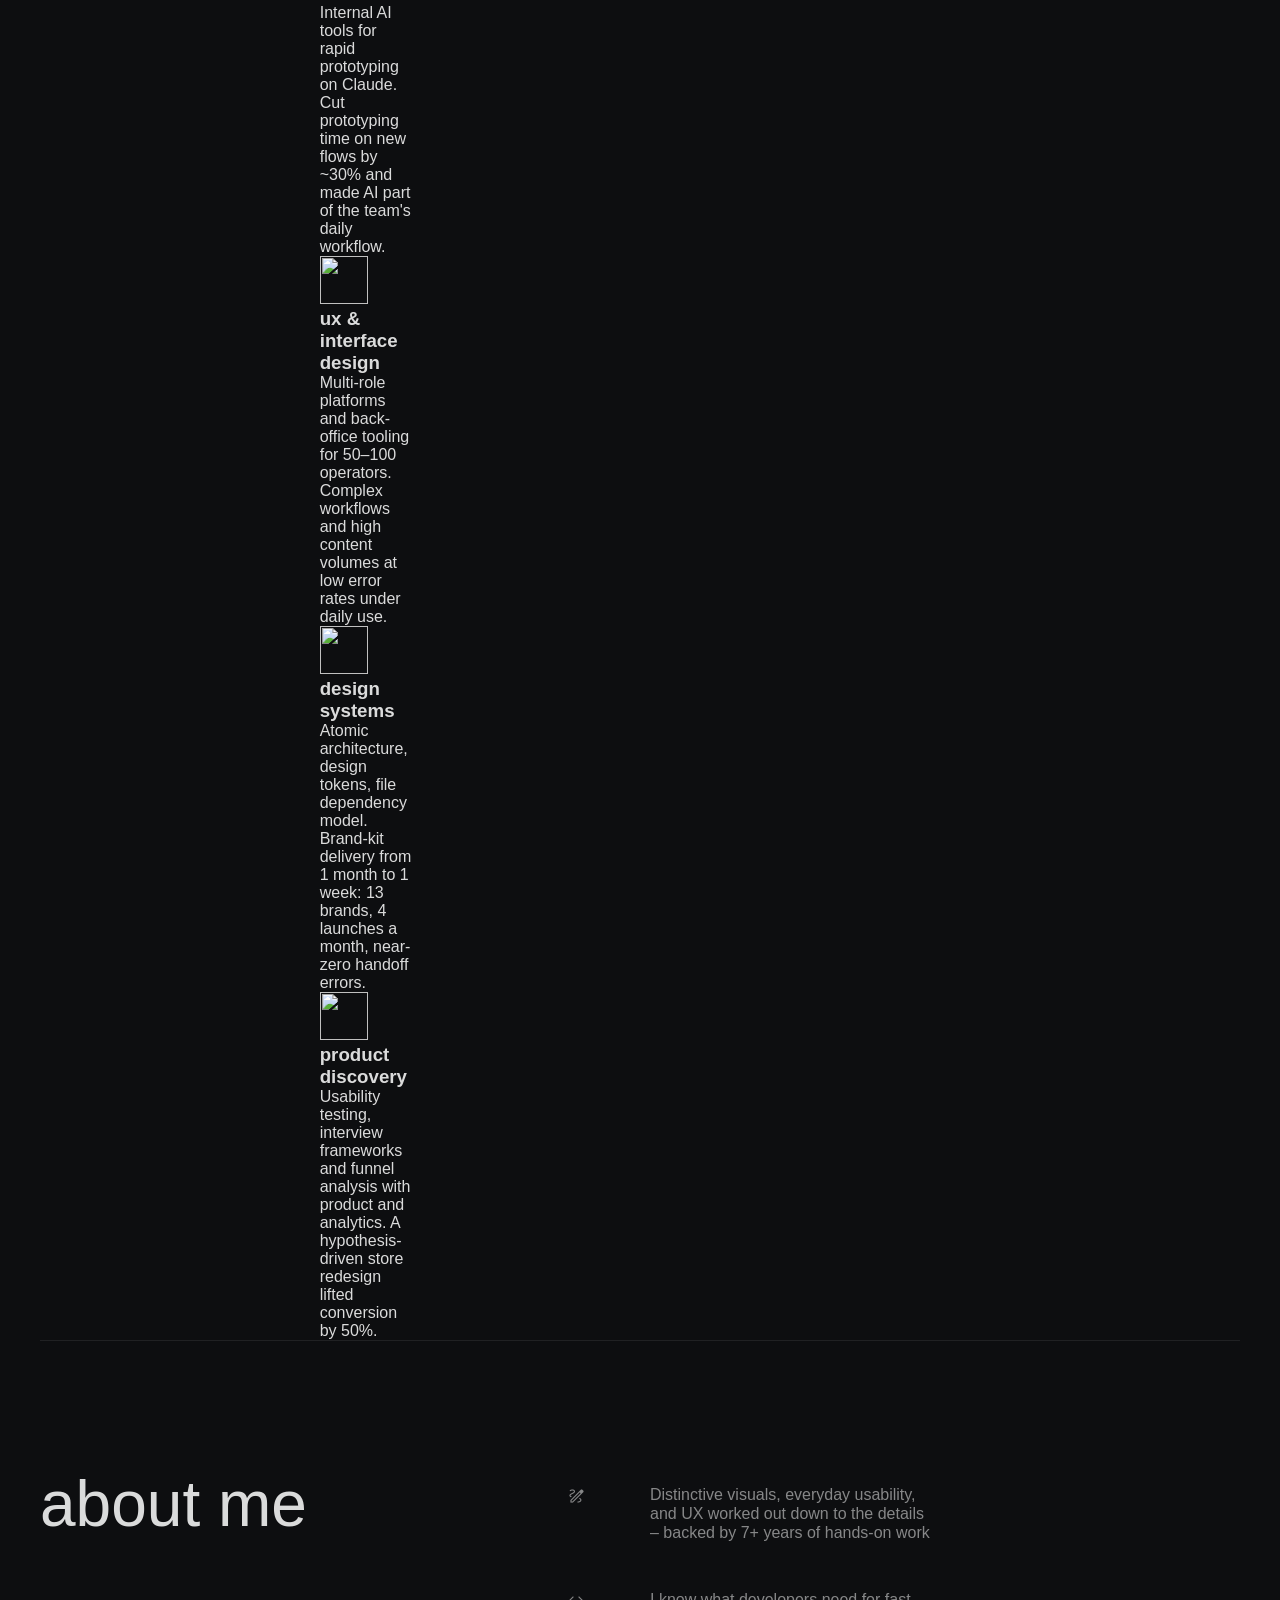
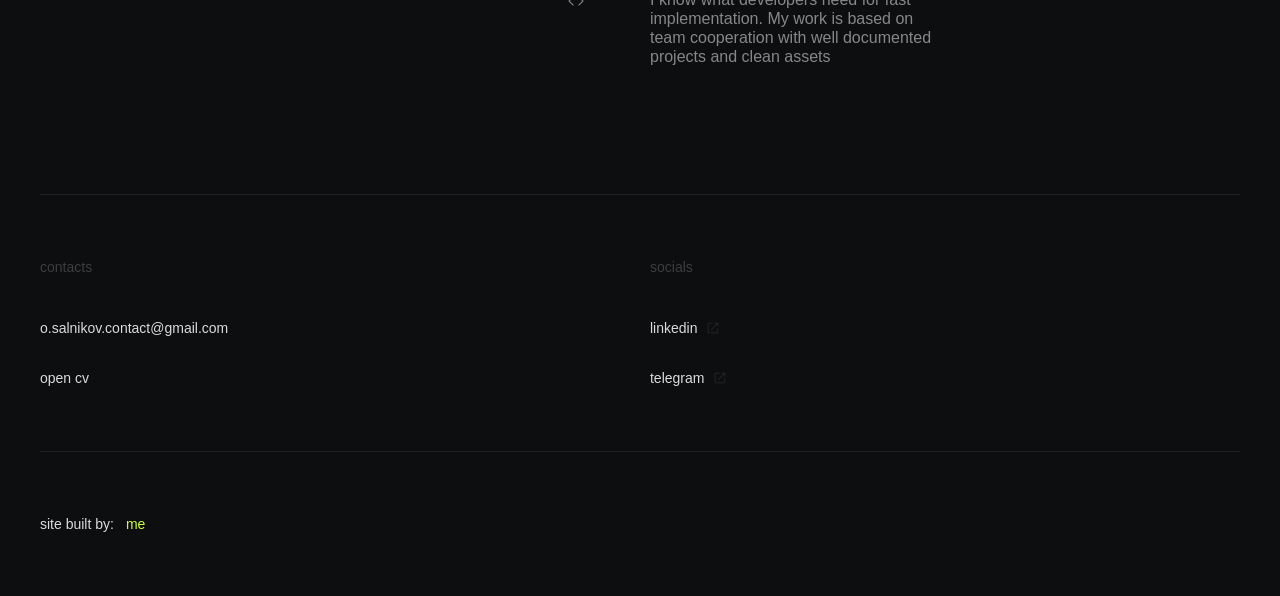
==== commit e3729330: "Add AirPods Pro on Linux case New case page with the Figma cover, diegetic battery indicators, the t" ====
--- a/index.html
+++ b/index.html
@@ -20,10 +20,16 @@
 <meta name="twitter:title" content="Oleg Salnikov — Product Designer">
 <meta name="twitter:description" content="Product designer and design lead based in Limassol. 7+ years refining the interplay between tools, interfaces & user experience.">
 <meta name="twitter:image" content="https://olegoonline.github.io/portfolio/cases/assets/thumbnail.jpg">
+<!-- Favicon -->
+<link rel="icon" href="assets/favicon.svg" type="image/svg+xml">
+<link rel="icon" href="assets/favicon-32.png" sizes="32x32" type="image/png">
+<link rel="apple-touch-icon" href="assets/apple-touch-icon.png">
 <link rel="stylesheet" href="https://fonts.googleapis.com/css2?family=Material+Symbols+Outlined:opsz,wght,FILL,GRAD@20..48,300,0,0">
-<link rel="stylesheet" href="styles.css?v=20260620">
+<link rel="stylesheet" href="styles.css?v=20260903">
 </head>
 <body>
+
+<div class="home-glow" aria-hidden="true"></div>
 
 <div class="container">
   <header class="site-header">
@@ -55,6 +61,17 @@
   <section id="projects" class="container project-list">
     <article class="project-row grid12">
       <div class="project-text">
+        <h2 class="project-title">airpods pro on linux</h2>
+        <p class="project-desc">a native linux app for airpods pro 3: designed in figma, shipped as open source</p>
+      </div>
+      <a class="project-image" href="cases/airpods-linux.html" style="background: #F3F3F3;">
+        <img src="cases/assets/airpods/cover.png" alt="AirPods Pro on Linux — app window states">
+        <span class="card-label">view case<span class="material-symbols-outlined">arrow_forward</span></span>
+      </a>
+    </article>
+
+    <article class="project-row grid12">
+      <div class="project-text">
         <h2 class="project-title">b2c/b2b platform</h2>
         <p class="project-desc">product design, creation &amp; integration of advanced design systems, ux research, team mentoring</p>
       </div>
@@ -107,6 +124,42 @@
         <span class="card-label">view case<span class="material-symbols-outlined">arrow_forward</span></span>
       </a>
     </article>
+  </section>
+
+  <section id="expertise" class="container skills grid12">
+    <h2 class="display">expertise</h2>
+    <div class="skills-right">
+      <div class="skill">
+        <img class="skill-icon" src="assets/icons/design-leadership.svg" alt="" width="48" height="48">
+        <h3 class="skill-title">design leadership</h3>
+        <p class="skill-desc">Built and led a team of 6 designers: sprint priorities, design reviews, onboarding, mentoring on systems thinking and engineering handoff.</p>
+      </div>
+      <div class="skill">
+        <img class="skill-icon" src="assets/icons/ai-sparkles.svg" alt="" width="48" height="48">
+        <h3 class="skill-title">ai native apps</h3>
+        <p class="skill-desc">AI-powered internal products and workflow tooling. Built for non-technical users under pressure, including what they see when the model is wrong.</p>
+      </div>
+      <div class="skill">
+        <img class="skill-icon" src="assets/icons/bolt.svg" alt="" width="48" height="48">
+        <h3 class="skill-title">ai workflows for design teams</h3>
+        <p class="skill-desc">Internal AI tools for rapid prototyping on Claude. Cut prototyping time on new flows by ~30% and made AI part of the team's daily workflow.</p>
+      </div>
+      <div class="skill">
+        <img class="skill-icon" src="assets/icons/design-services.svg" alt="" width="48" height="48">
+        <h3 class="skill-title">ux &amp; interface design</h3>
+        <p class="skill-desc">Multi-role platforms and back-office tooling for 50–100 operators. Complex workflows and high content volumes at low error rates under daily use.</p>
+      </div>
+      <div class="skill">
+        <img class="skill-icon" src="assets/icons/design-systems.svg" alt="" width="48" height="48">
+        <h3 class="skill-title">design systems</h3>
+        <p class="skill-desc">Atomic architecture, design tokens, file dependency model. Brand-kit delivery from 1 month to 1 week: 13 brands, 4 launches a month, near-zero handoff errors.</p>
+      </div>
+      <div class="skill">
+        <img class="skill-icon" src="assets/icons/product-discovery.svg" alt="" width="48" height="48">
+        <h3 class="skill-title">product discovery</h3>
+        <p class="skill-desc">Usability testing, interview frameworks and funnel analysis with product and analytics. A hypothesis-driven store redesign lifted conversion by 50%.</p>
+      </div>
+    </div>
   </section>
 
   <section id="about" class="container about grid12">
@@ -148,5 +201,8 @@
   </div>
 </footer>
 
+<script src="glow.js" defer></script>
+<script src="cards.js" defer></script>
+
 </body>
 </html>
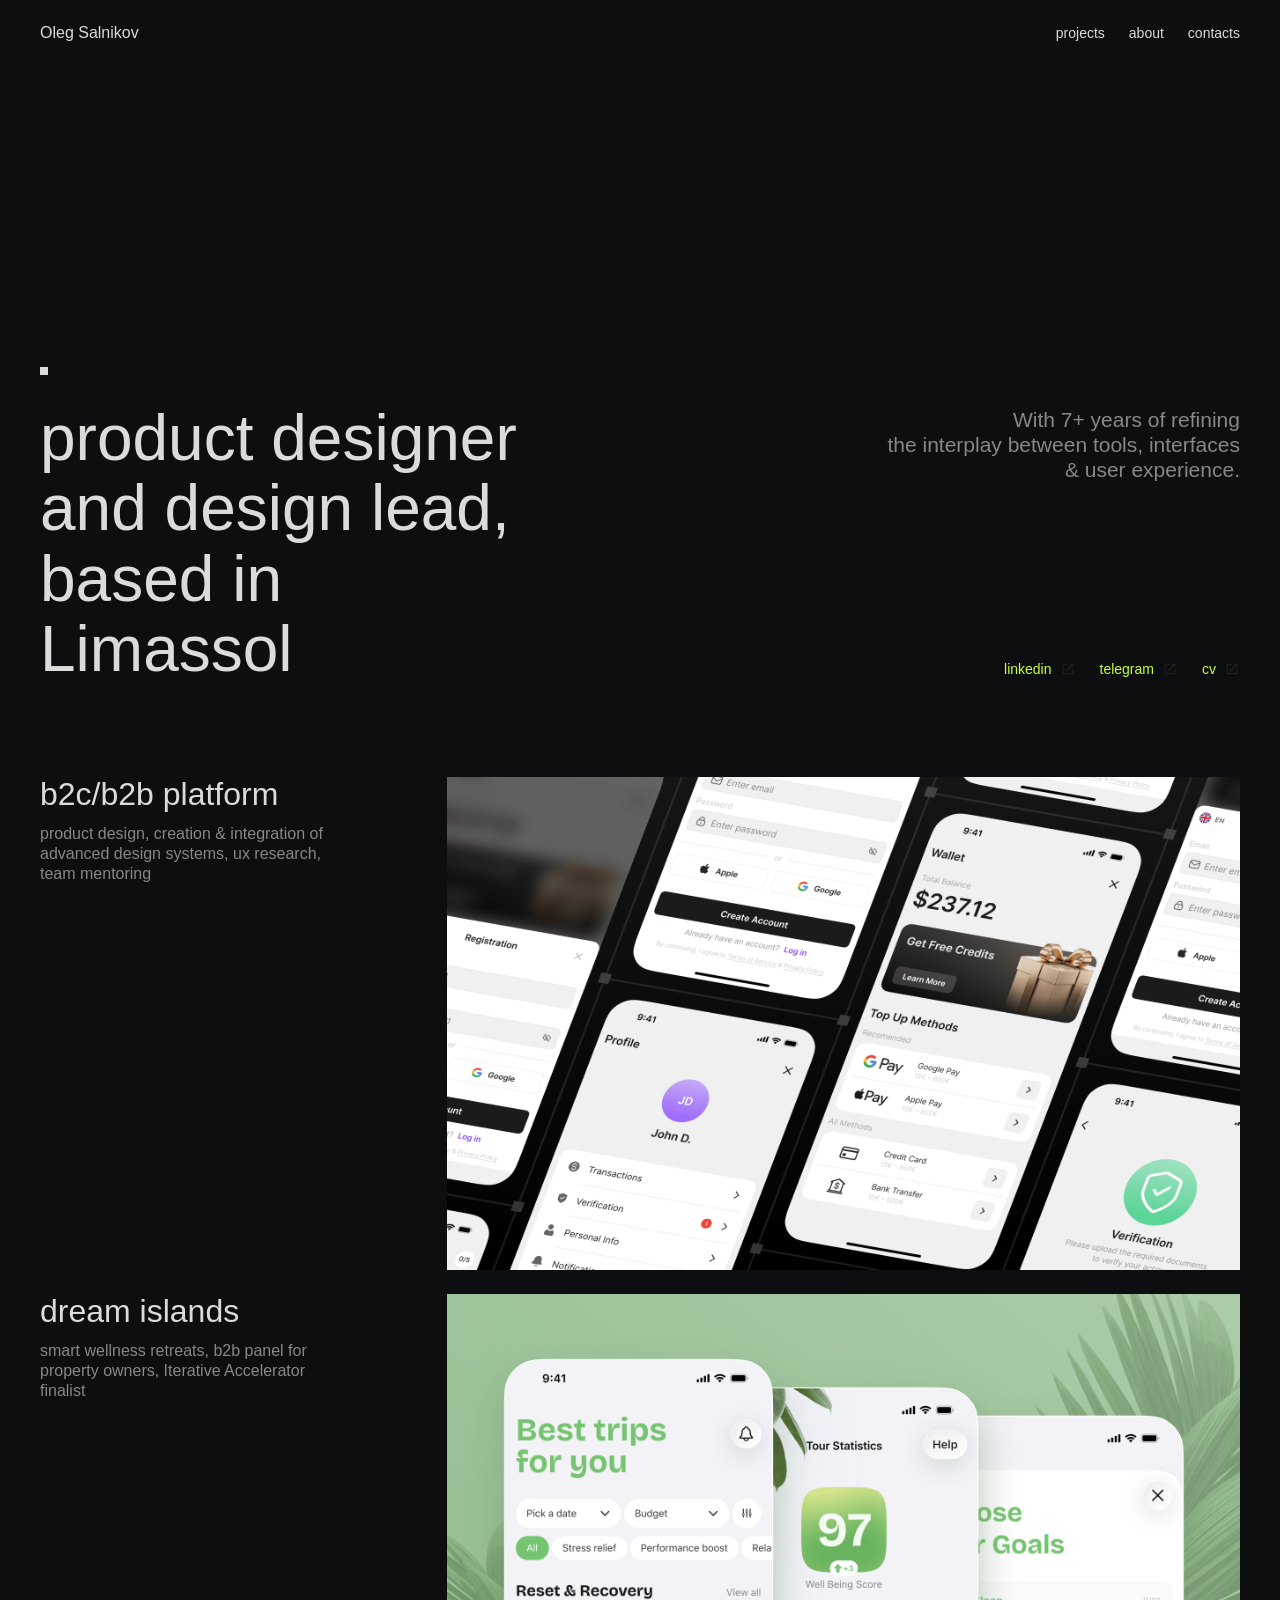
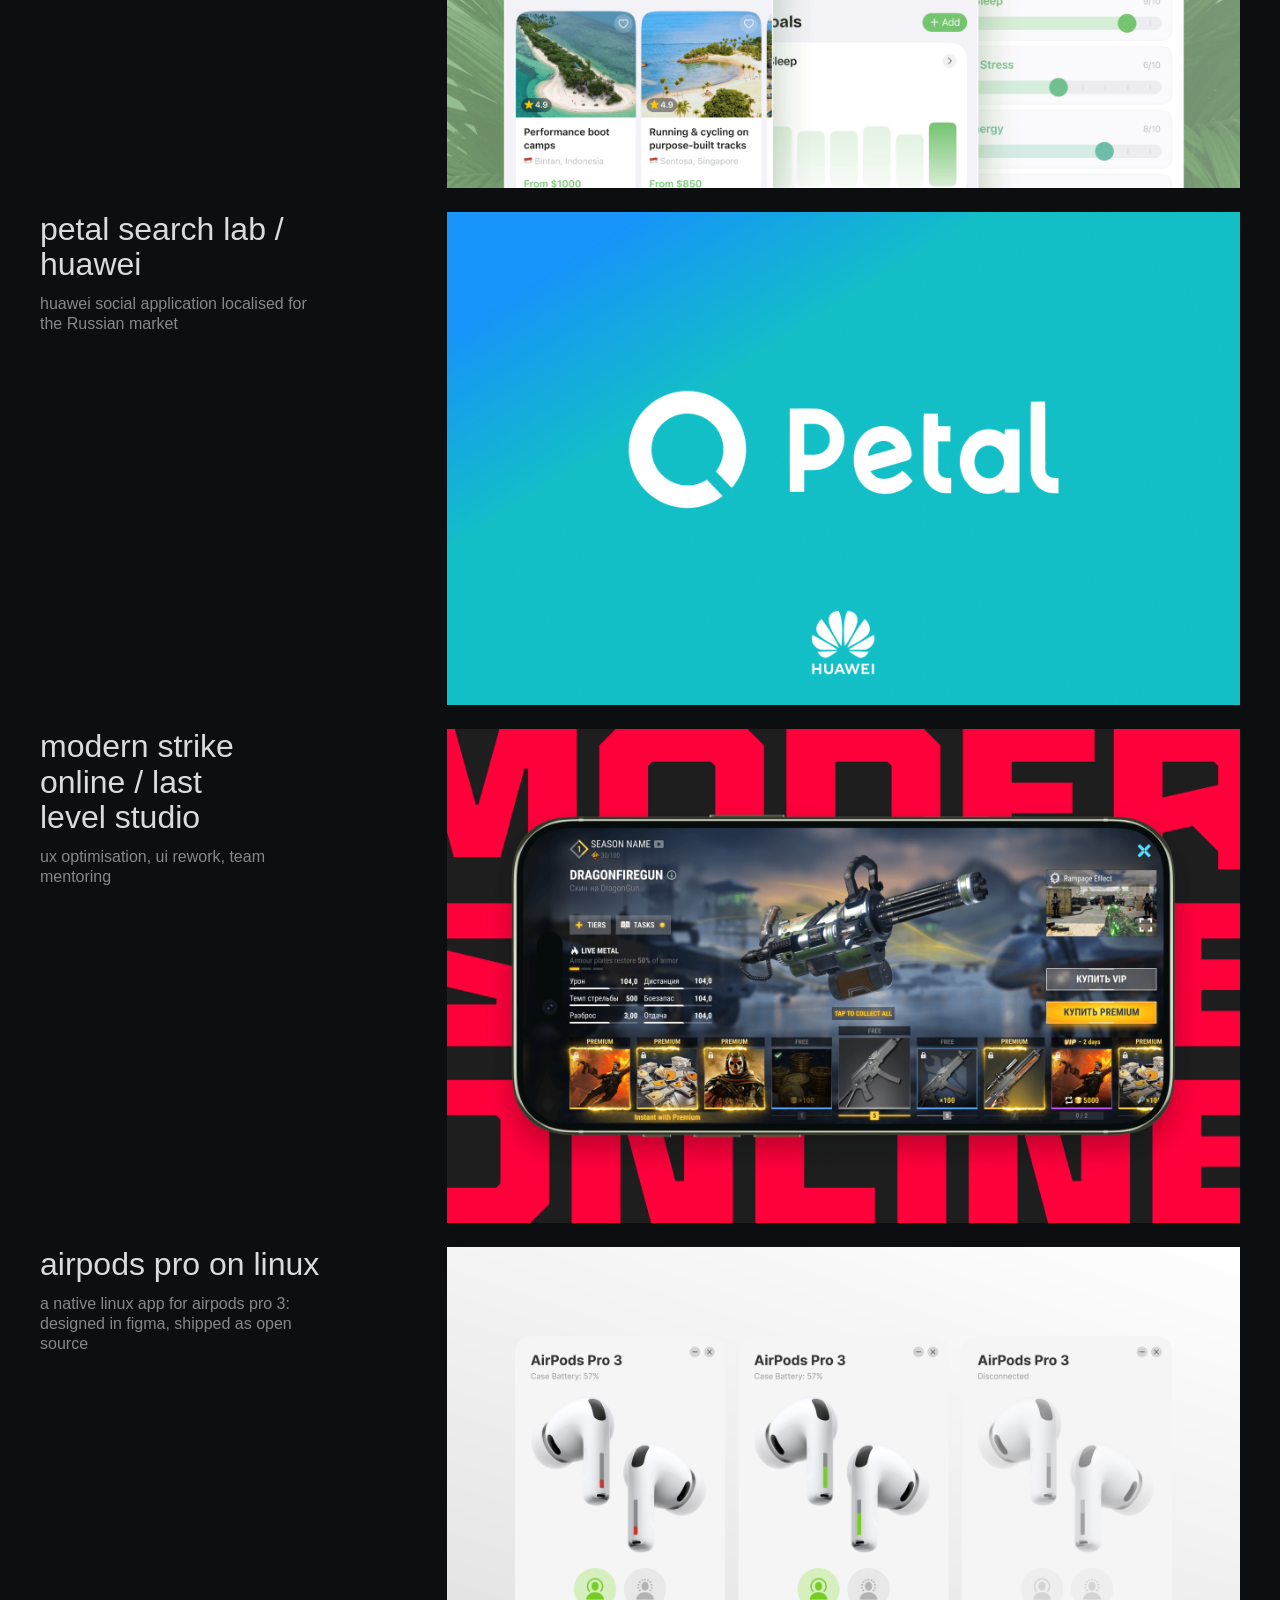
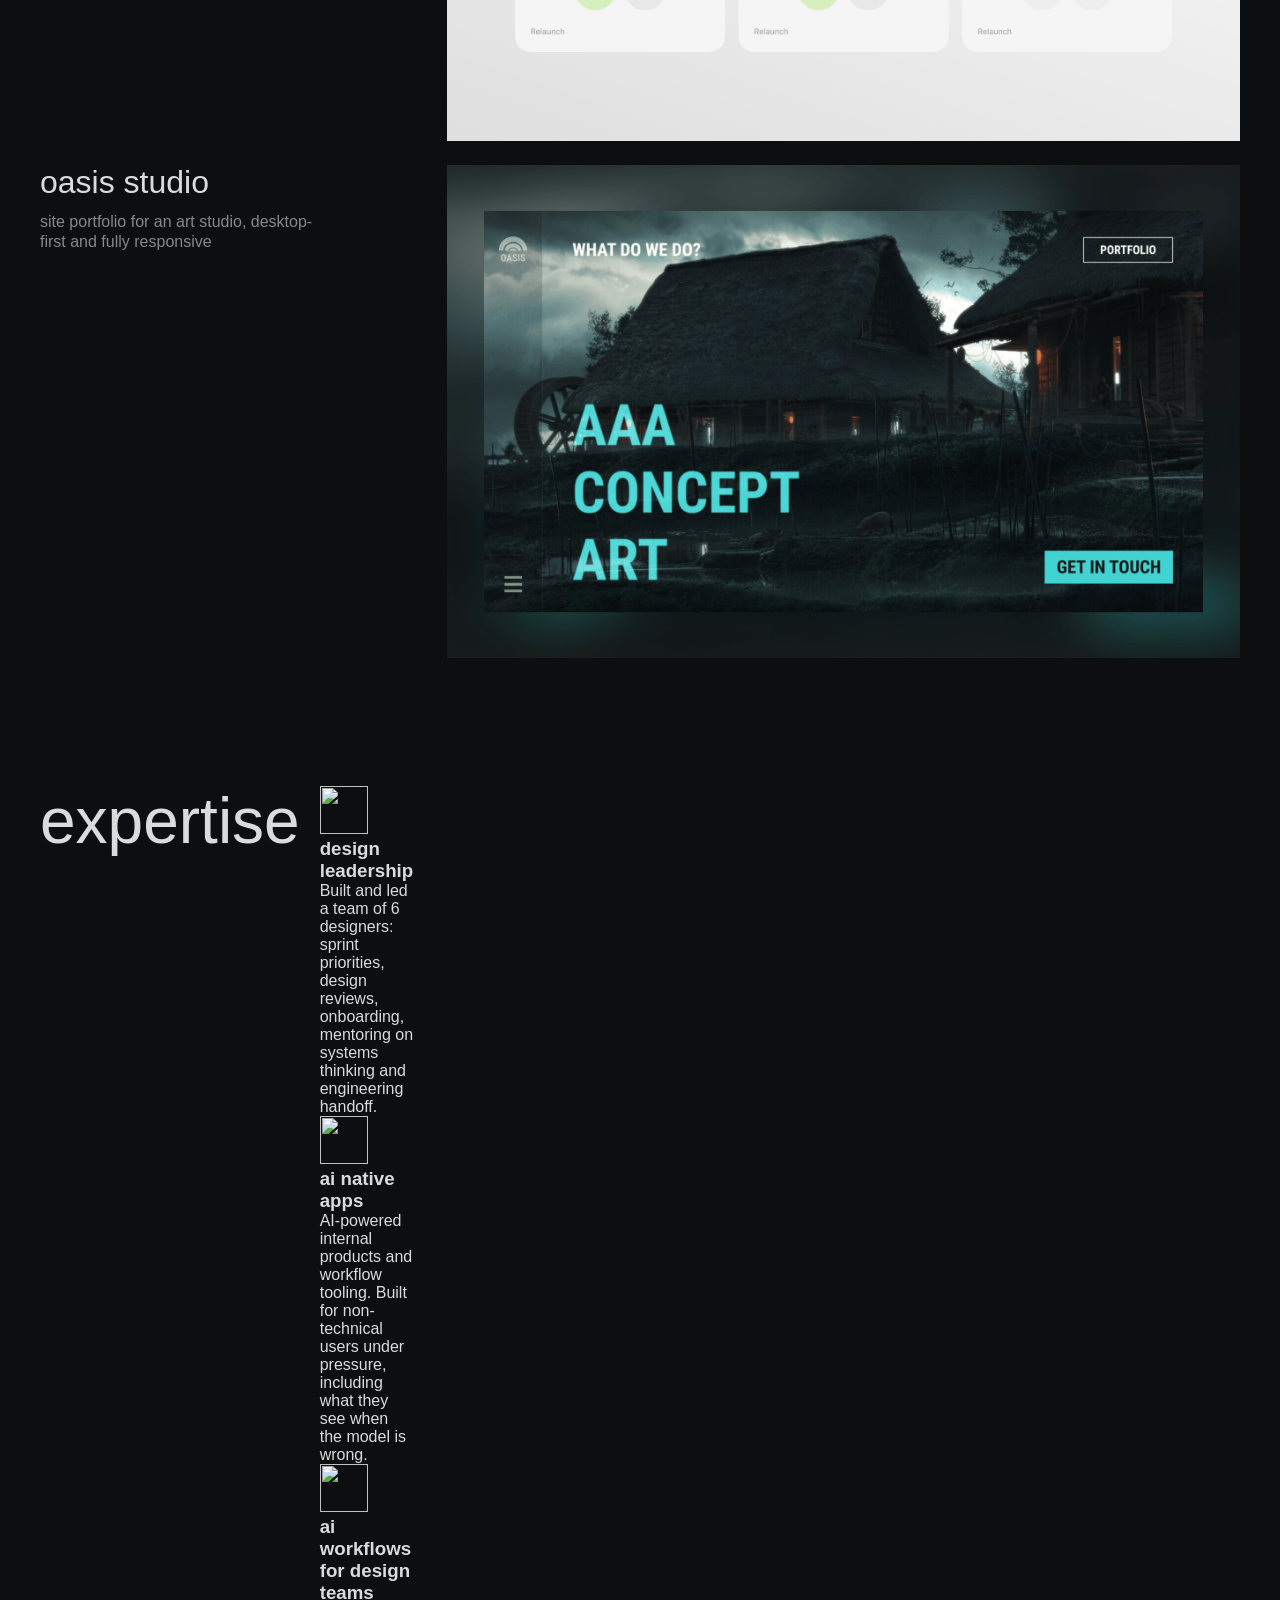
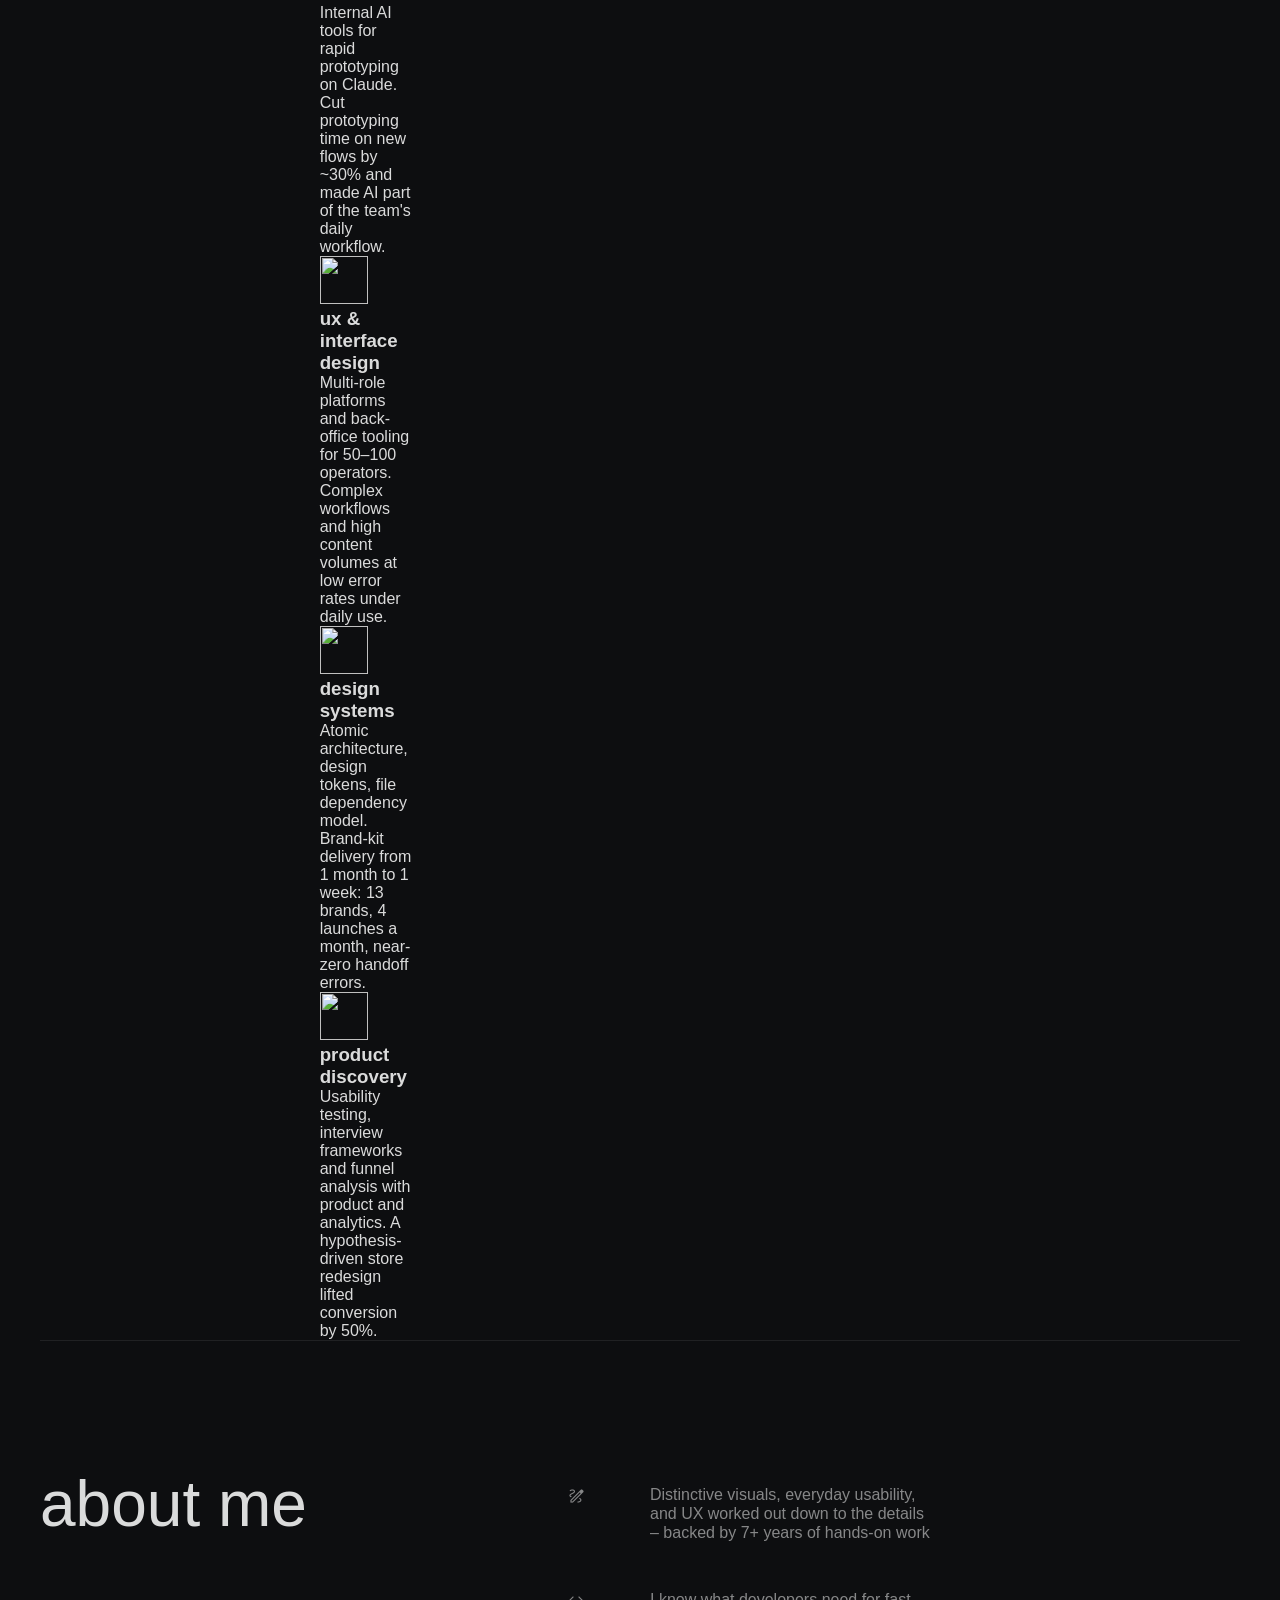
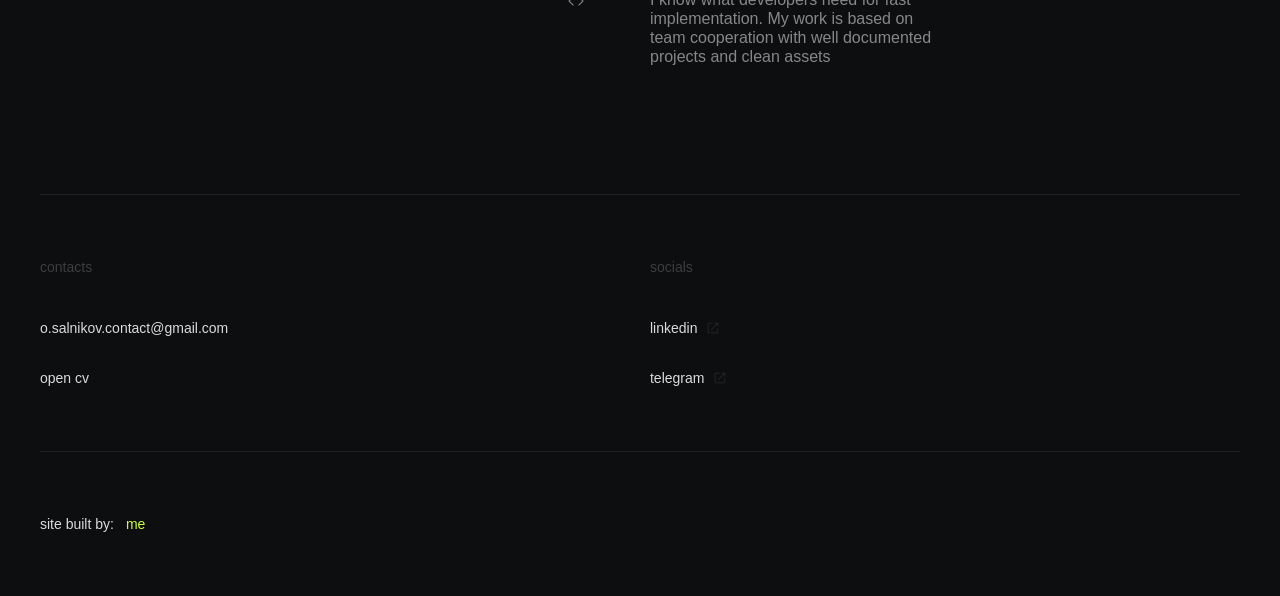
==== commit 868b1c91: "Move the AirPods case before Oasis Co-Authored-By: Claude Opus 5.5 <noreply@anthropic.com>" ====
--- a/index.html
+++ b/index.html
@@ -61,55 +61,55 @@
   <section id="projects" class="container project-list">
     <article class="project-row grid12">
       <div class="project-text">
+        <h2 class="project-title">b2c/b2b platform</h2>
+        <p class="project-desc">product design, creation &amp; integration of advanced design systems, ux research, team mentoring</p>
+      </div>
+      <a class="project-image" href="cases/igaming-platform.html" style="background: #F1F2F4;">
+        <img src="cases/assets/b2b system/Frame 1321316688.png" alt="Multi-Brand B2B/B2C Platform">
+        <span class="card-label">view case<span class="material-symbols-outlined">arrow_forward</span></span>
+      </a>
+    </article>
+
+    <article class="project-row grid12">
+      <div class="project-text">
+        <h2 class="project-title">dream islands</h2>
+        <p class="project-desc">smart wellness retreats, b2b panel for property owners, Iterative Accelerator finalist</p>
+      </div>
+      <a class="project-image" href="cases/dream-islands.html" style="background: #EEF1F7;">
+        <img src="cases/assets/Dream Islands/Frame 1321316689.png" alt="Dream Islands">
+        <span class="card-label">view case<span class="material-symbols-outlined">arrow_forward</span></span>
+      </a>
+    </article>
+
+    <article class="project-row grid12">
+      <div class="project-text">
+        <h2 class="project-title">petal search lab / huawei</h2>
+        <p class="project-desc">huawei social application localised for the Russian market</p>
+      </div>
+      <a class="project-image" href="cases/huawei-petal-search.html" style="background: #FFFFFF;">
+        <img src="cases/assets/petal search/Frame 1321316690.png" alt="Petal Search — Huawei RU">
+        <span class="card-label">view case<span class="material-symbols-outlined">arrow_forward</span></span>
+      </a>
+    </article>
+
+    <article class="project-row grid12">
+      <div class="project-text">
+        <h2 class="project-title">modern strike online / last level studio</h2>
+        <p class="project-desc">ux optimisation, ui rework, team mentoring</p>
+      </div>
+      <a class="project-image" href="cases/last-level.html">
+        <img src="cases/assets/last level/Frame 1321316691.png" alt="Last Level — Modern Strike Online">
+        <span class="card-label">view case<span class="material-symbols-outlined">arrow_forward</span></span>
+      </a>
+    </article>
+
+    <article class="project-row grid12">
+      <div class="project-text">
         <h2 class="project-title">airpods pro on linux</h2>
         <p class="project-desc">a native linux app for airpods pro 3: designed in figma, shipped as open source</p>
       </div>
       <a class="project-image" href="cases/airpods-linux.html" style="background: #F3F3F3;">
         <img src="cases/assets/airpods/cover.png" alt="AirPods Pro on Linux — app window states">
-        <span class="card-label">view case<span class="material-symbols-outlined">arrow_forward</span></span>
-      </a>
-    </article>
-
-    <article class="project-row grid12">
-      <div class="project-text">
-        <h2 class="project-title">b2c/b2b platform</h2>
-        <p class="project-desc">product design, creation &amp; integration of advanced design systems, ux research, team mentoring</p>
-      </div>
-      <a class="project-image" href="cases/igaming-platform.html" style="background: #F1F2F4;">
-        <img src="cases/assets/b2b system/Frame 1321316688.png" alt="Multi-Brand B2B/B2C Platform">
-        <span class="card-label">view case<span class="material-symbols-outlined">arrow_forward</span></span>
-      </a>
-    </article>
-
-    <article class="project-row grid12">
-      <div class="project-text">
-        <h2 class="project-title">dream islands</h2>
-        <p class="project-desc">smart wellness retreats, b2b panel for property owners, Iterative Accelerator finalist</p>
-      </div>
-      <a class="project-image" href="cases/dream-islands.html" style="background: #EEF1F7;">
-        <img src="cases/assets/Dream Islands/Frame 1321316689.png" alt="Dream Islands">
-        <span class="card-label">view case<span class="material-symbols-outlined">arrow_forward</span></span>
-      </a>
-    </article>
-
-    <article class="project-row grid12">
-      <div class="project-text">
-        <h2 class="project-title">petal search lab / huawei</h2>
-        <p class="project-desc">huawei social application localised for the Russian market</p>
-      </div>
-      <a class="project-image" href="cases/huawei-petal-search.html" style="background: #FFFFFF;">
-        <img src="cases/assets/petal search/Frame 1321316690.png" alt="Petal Search — Huawei RU">
-        <span class="card-label">view case<span class="material-symbols-outlined">arrow_forward</span></span>
-      </a>
-    </article>
-
-    <article class="project-row grid12">
-      <div class="project-text">
-        <h2 class="project-title">modern strike online / last level studio</h2>
-        <p class="project-desc">ux optimisation, ui rework, team mentoring</p>
-      </div>
-      <a class="project-image" href="cases/last-level.html">
-        <img src="cases/assets/last level/Frame 1321316691.png" alt="Last Level — Modern Strike Online">
         <span class="card-label">view case<span class="material-symbols-outlined">arrow_forward</span></span>
       </a>
     </article>
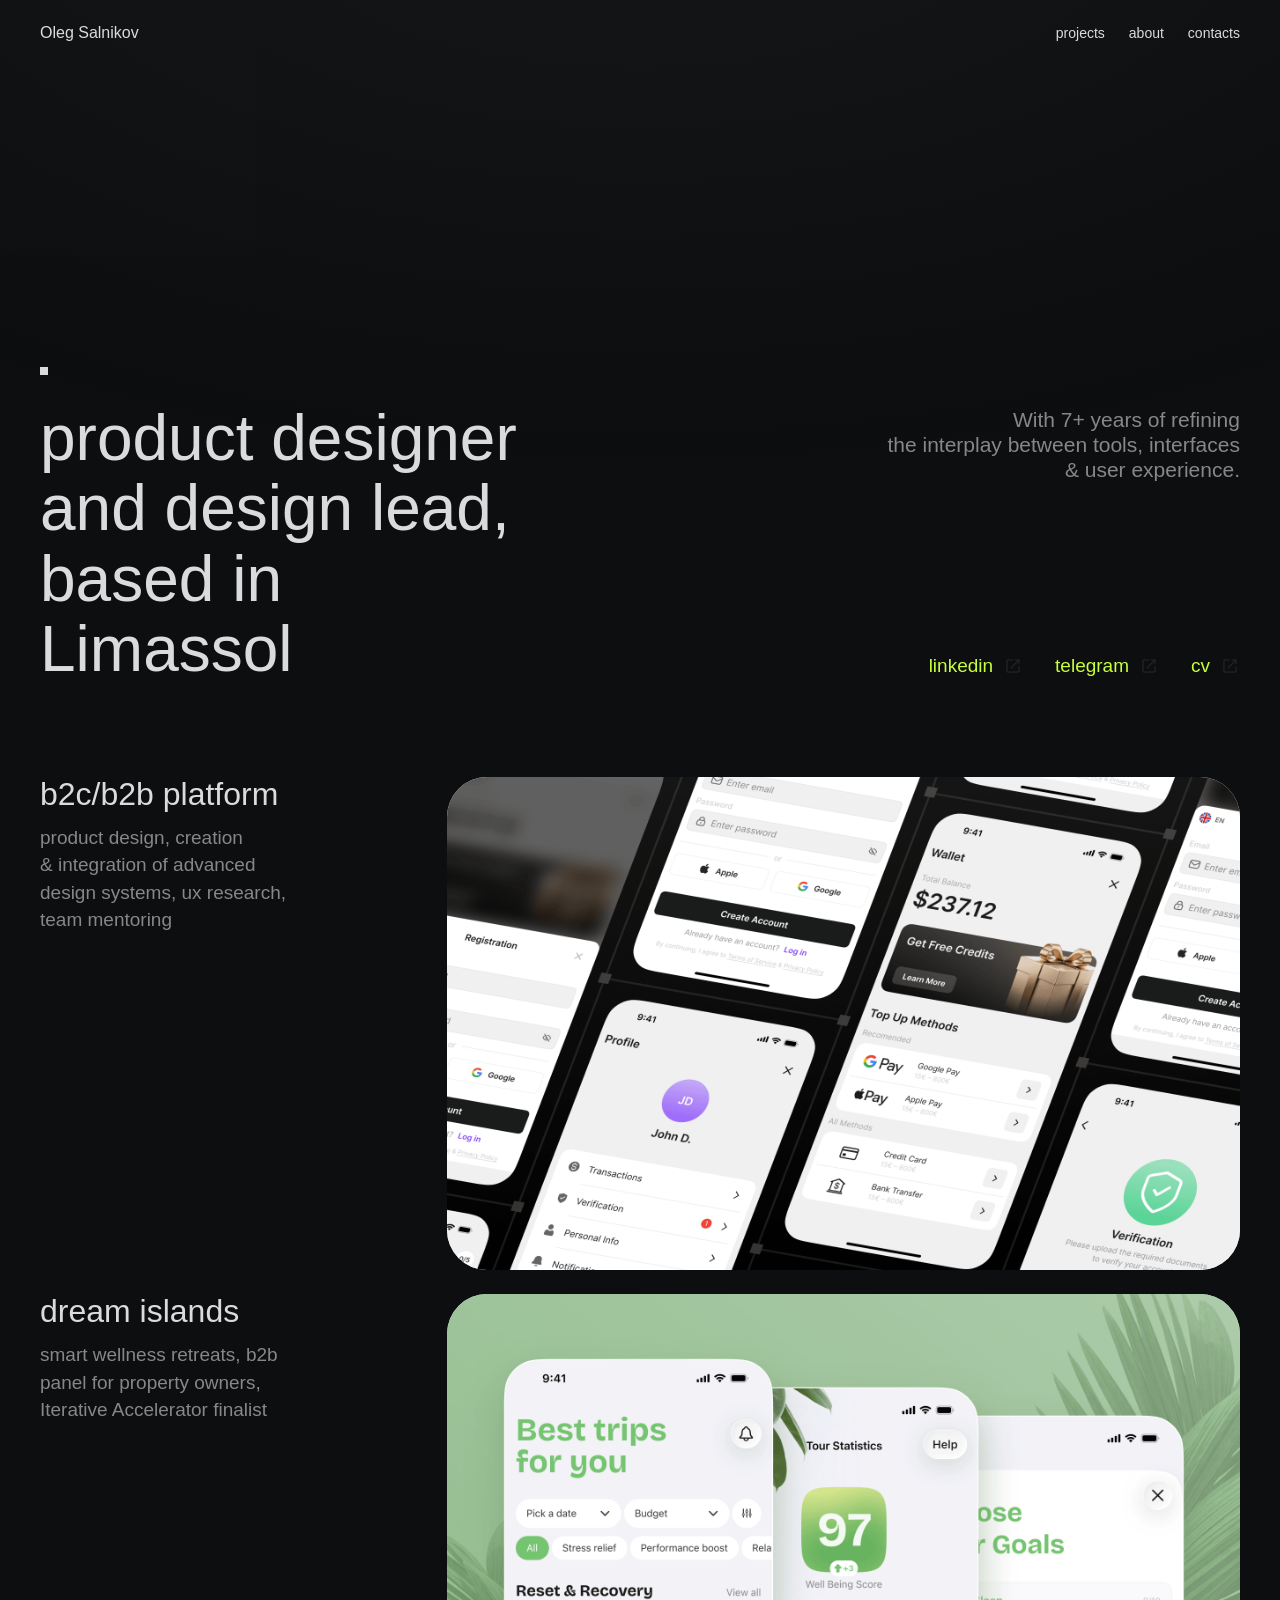
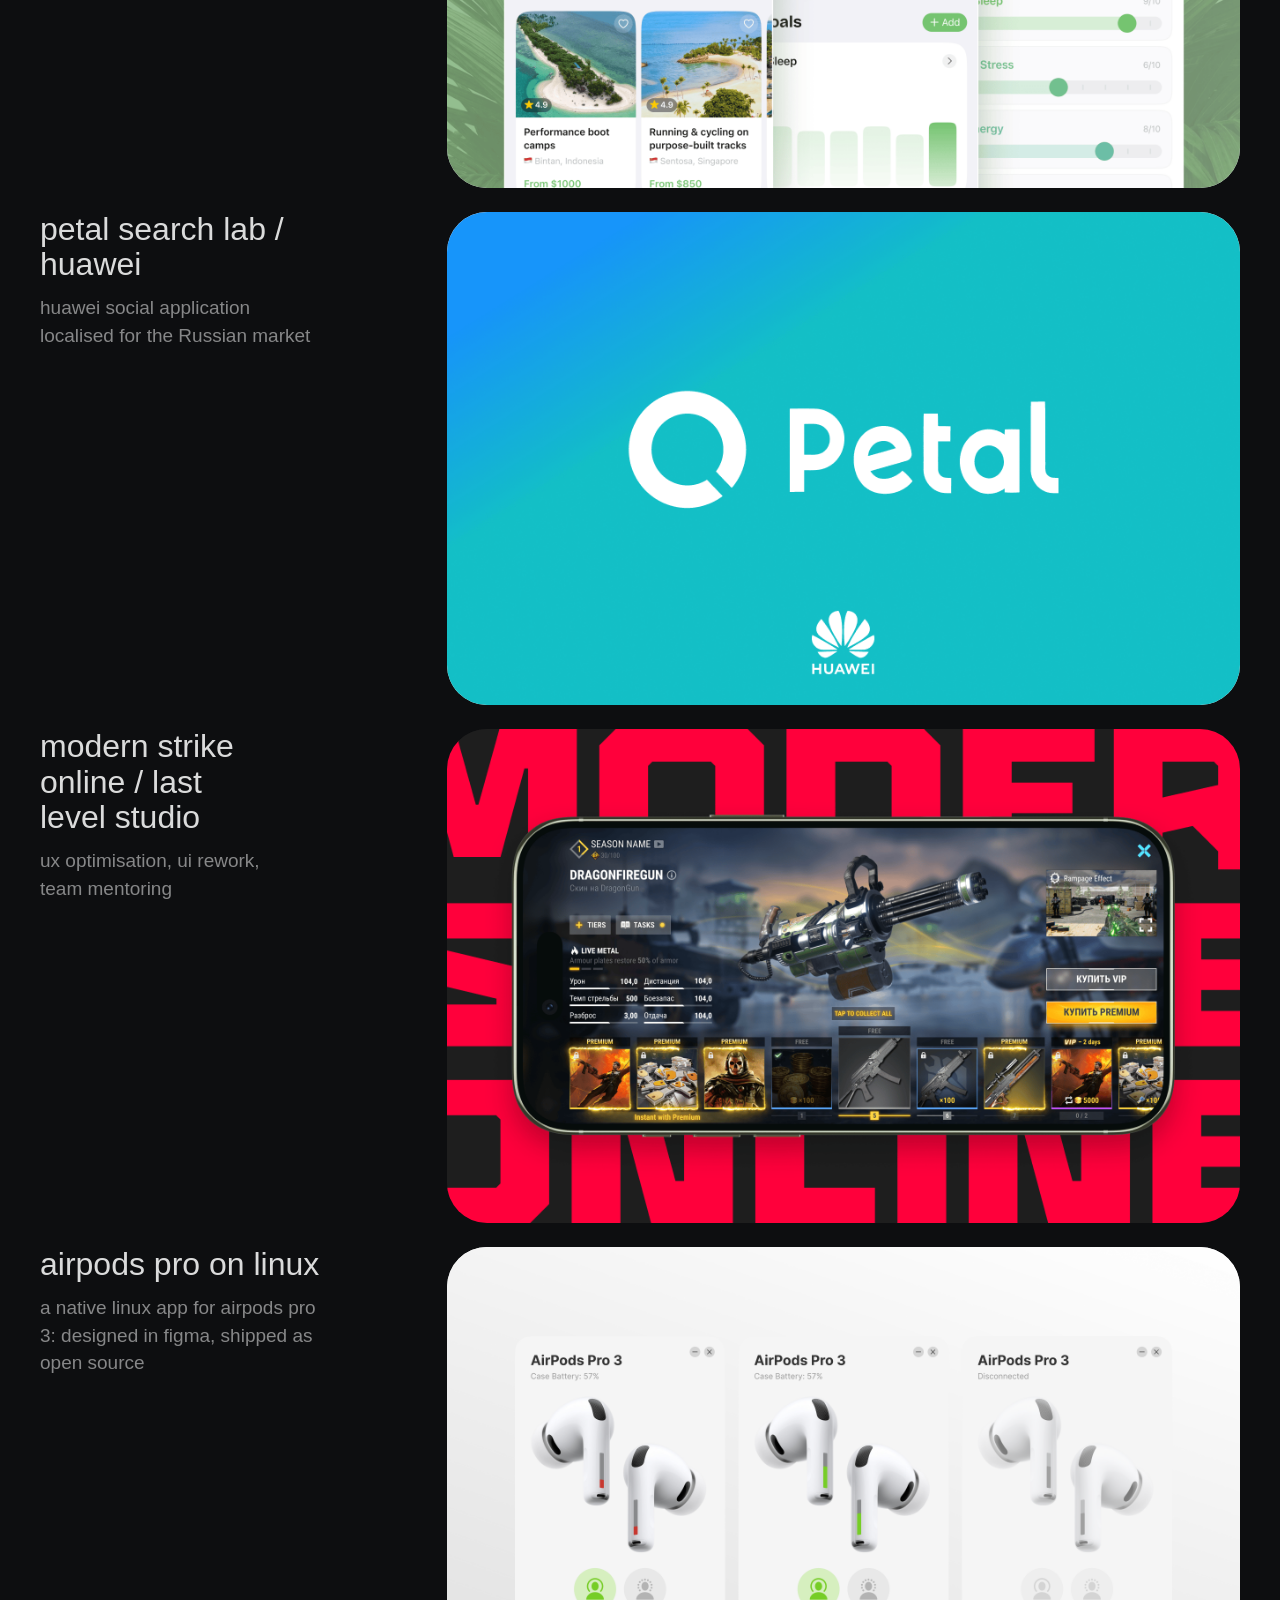
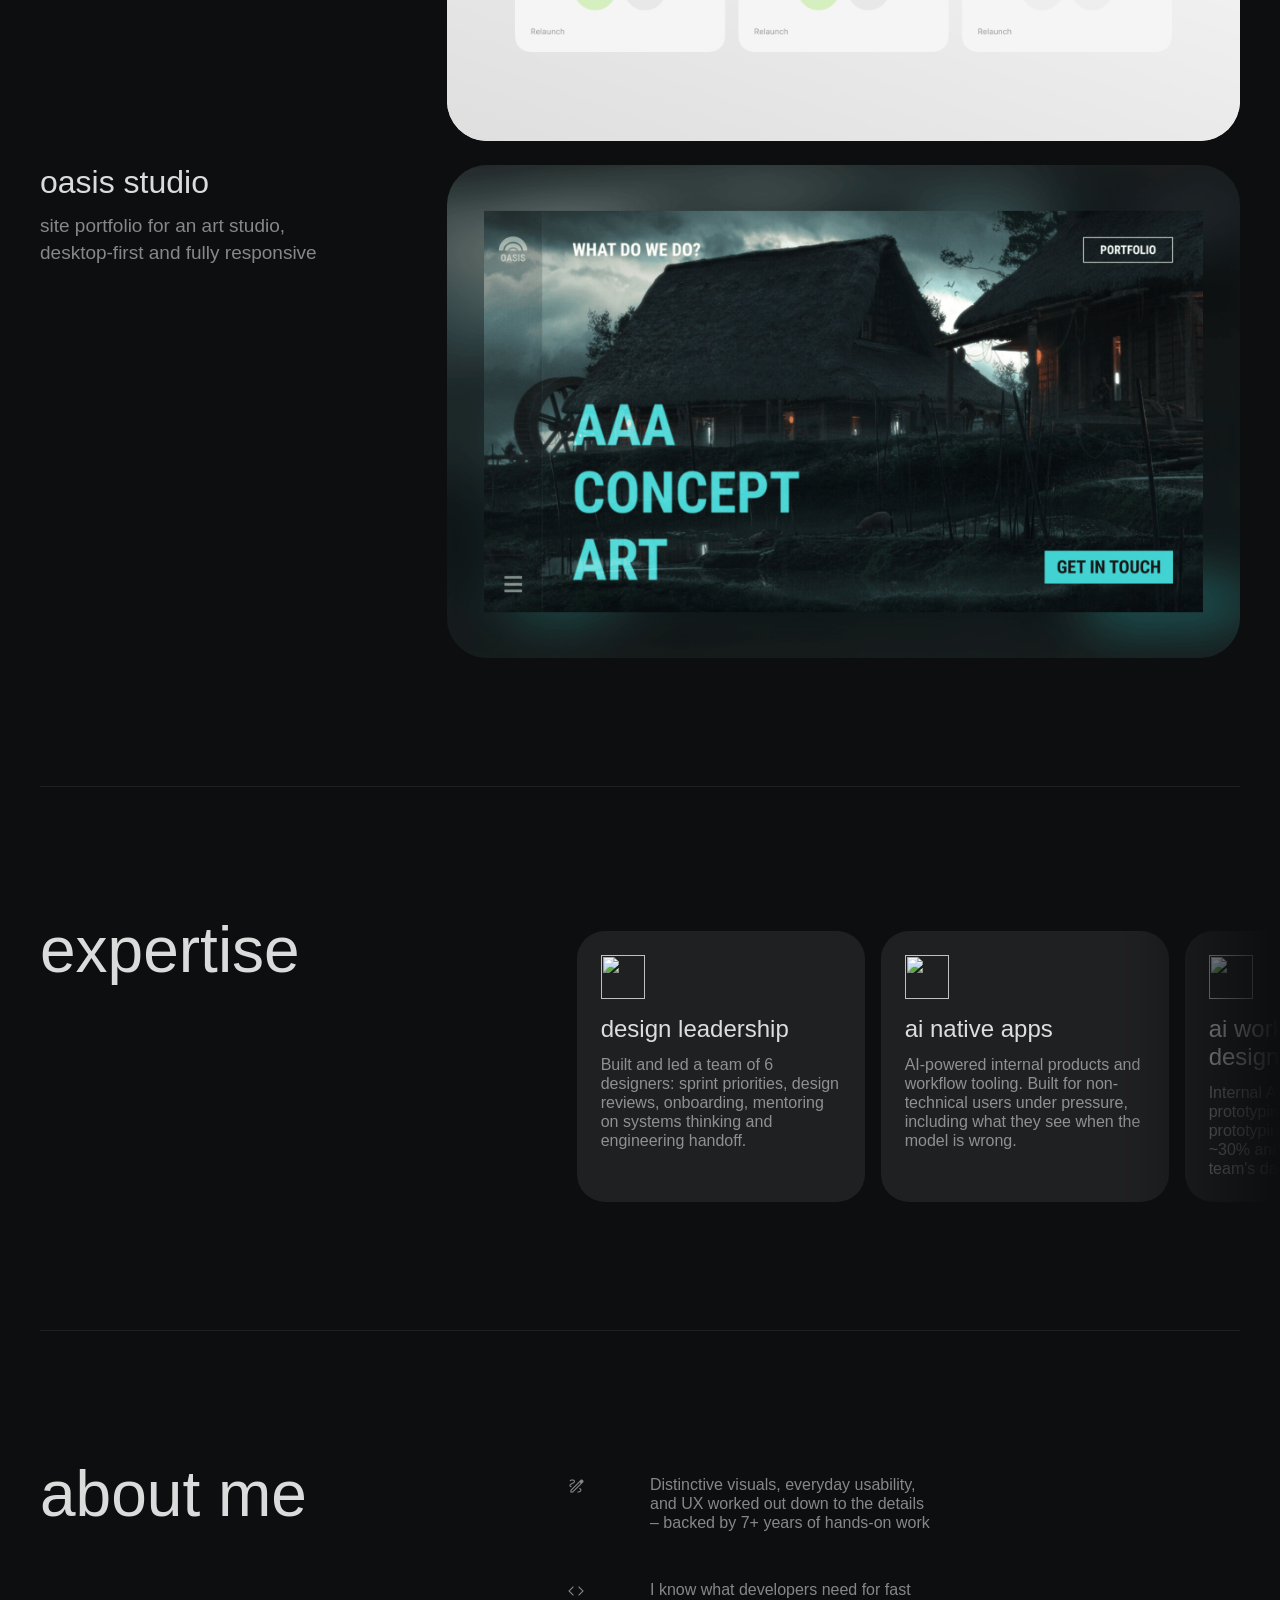
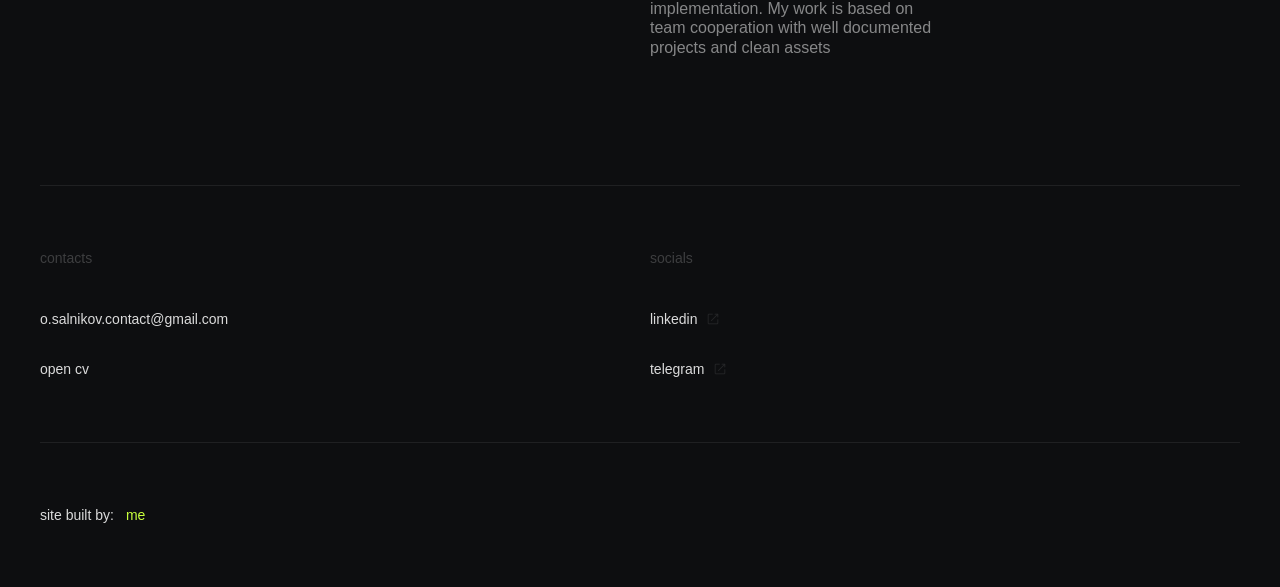
==== commit d48a2cc8: "AirPods case: notes span the full width of their image Adds a .case-figure--wide modifier (other cas" ====
--- a/index.html
+++ b/index.html
@@ -25,7 +25,7 @@
 <link rel="icon" href="assets/favicon-32.png" sizes="32x32" type="image/png">
 <link rel="apple-touch-icon" href="assets/apple-touch-icon.png">
 <link rel="stylesheet" href="https://fonts.googleapis.com/css2?family=Material+Symbols+Outlined:opsz,wght,FILL,GRAD@20..48,300,0,0">
-<link rel="stylesheet" href="styles.css?v=20260903">
+<link rel="stylesheet" href="styles.css?v=20261002">
 </head>
 <body>
 
--- a/styles.css
+++ b/styles.css
@@ -13,6 +13,47 @@
   --icon-stroke: rgba(255, 255, 255, 0.1);
   --hairline: rgba(255, 255, 255, 0.08);
   --font: "Helvetica Neue", -apple-system, BlinkMacSystemFont, "Segoe UI", Roboto, Arial, sans-serif;
+  /* corner scale — medium, Apple-like; continuous corners applied below */
+  --radius-sm: 10px;
+  --radius: 20px;
+  --radius-lg: 28px;
+  --radius-xl: 28px;
+  --radius-2xl: 40px;
+  /* body-copy scale — one step per role, so a "caption" on the home page
+     and a "caption" on a case page are literally the same size.
+     --fs-body : project descriptions, case intros, note bodies
+     --fs-meta : small service text (role line, note numbers, about points) */
+  --fs-body: 19px;
+  --fs-meta: 16px;
+  --lh-body: 1.45;
+}
+
+/* body copy steps down with the viewport; the meta tier stays put, so the
+   gap between the two never collapses on small screens */
+@media (max-width: 1040px) {
+  :root { --fs-body: 18px; }
+}
+
+@media (max-width: 720px) {
+  :root { --fs-body: 17px; }
+}
+
+/* Apple's corners are continuous, not circular — use the superellipse
+   wherever the browser supports it, plain rounding everywhere else. */
+@supports (corner-shape: squircle) {
+  .project-image,
+  .case-hero,
+  .case-shot,
+  .case-box,
+  .case-tile,
+  .case-gallery > img,
+  .case-media img,
+  .case-figure img,
+  .case-pair img,
+  .case-quad img,
+  .case-tiles img,
+  .skill,
+  .lightbox-img { corner-shape: squircle; }
 }
 
 * { margin: 0; padding: 0; box-sizing: border-box; }
@@ -20,6 +61,7 @@
 html { scroll-behavior: smooth; }
 
 body {
+  position: relative;
   background: var(--bg);
   color: var(--text-primary);
   font-family: var(--font);
@@ -78,7 +120,9 @@
   transition: color 0.2s ease;
 }
 
-.site-nav a:hover { color: var(--accent); }
+@media (hover: hover) and (pointer: fine) {
+  .site-nav a:hover { color: var(--accent); }
+}
 
 /* ── Links with external icon ───────────────────────────────────── */
 
@@ -98,8 +142,10 @@
   transition: color 0.2s ease;
 }
 
-.ext-link:hover,
-.ext-link:hover .material-symbols-outlined { color: var(--accent); }
+@media (hover: hover) and (pointer: fine) {
+  .ext-link:hover,
+  .ext-link:hover .material-symbols-outlined { color: var(--accent); }
+}
 
 /* ── Hero ───────────────────────────────────────────────────────── */
 
@@ -141,7 +187,7 @@
 .hero-bio {
   font-size: 21px;
   font-weight: 300;
-  line-height: 25px;
+  line-height: 1.2;
   color: var(--text-secondary);
   text-align: right;
 }
@@ -149,12 +195,18 @@
 .social-row {
   display: flex;
   justify-content: flex-end;
-  gap: 24px;
+  gap: 32px;
   align-items: center;
 }
 
 /* hero link text reads in accent green; icons stay fff 0.1 (footer socials stay white) */
-.social-row .ext-link { color: var(--accent); }
+.social-row .ext-link {
+  color: var(--accent);
+  font-size: var(--fs-body);
+  gap: 10px;
+}
+
+.social-row .ext-link .material-symbols-outlined { font-size: 20px; }
 
 /* ── Project list ───────────────────────────────────────────────── */
 
@@ -186,11 +238,12 @@
 }
 
 .project-desc {
-  font-size: 16px;
+  font-size: var(--fs-body);
   font-weight: 300;
-  line-height: 1.25;
+  line-height: var(--lh-body);
   color: var(--text-secondary);
   max-width: 325px;
+  text-wrap: pretty;
 }
 
 .project-image {
@@ -199,6 +252,7 @@
   display: block;
   aspect-ratio: 900 / 560;
   overflow: hidden;
+  border-radius: var(--radius-2xl);
   background: var(--card);
 }
 
@@ -209,10 +263,7 @@
   height: 100%;
   object-fit: cover;
   display: block;
-  transition: transform 0.6s cubic-bezier(0.2, 0.7, 0.2, 1);
-}
-
-.project-image:hover img { transform: scale(1.03); }
+}
 
 .project-image .card-label {
   position: absolute;
@@ -236,7 +287,14 @@
 
 .project-image .card-label .material-symbols-outlined { font-size: 16px; color: var(--accent); }
 
-.project-image:hover .card-label { opacity: 1; transform: translateY(0); }
+/* no pointer to hover with: the label is simply part of the card */
+@media (hover: none) {
+  .project-image .card-label { opacity: 1; transform: none; }
+}
+
+@media (hover: hover) and (pointer: fine) {
+  .project-image:hover .card-label { opacity: 1; transform: translateY(0); }
+}
 
 /* ── About ──────────────────────────────────────────────────────── */
 
@@ -277,9 +335,9 @@
 }
 
 .about-point p {
-  font-size: 16px;
+  font-size: var(--fs-meta);
   font-weight: 300;
-  line-height: 19px;
+  line-height: 1.2;
   color: var(--text-secondary);
 }
 
@@ -292,23 +350,33 @@
 
 /* ── Case page ──────────────────────────────────────────────────── */
 
+/* floats over the case, pinned to the left edge of the 900px column */
 .back-pill {
+  position: fixed;
+  top: 88px;
+  left: max(40px, calc(50% - 450px));
+  z-index: 30;
   display: inline-flex;
   align-items: center;
-  gap: 8px;
-  padding: 8px 20px 8px 12px;
+  gap: 10px;
+  padding: 12px 26px 12px 18px;
   border-radius: 999px;
-  background: var(--surface);
-  font-size: 14px;
+  background: rgba(22, 24, 28, 0.72);
+  backdrop-filter: blur(12px);
+  -webkit-backdrop-filter: blur(12px);
+  font-size: 16px;
   font-weight: 500;
   color: var(--accent);
   margin-top: 0;
   transition: background 0.2s ease;
 }
 
-.back-pill .material-symbols-outlined { font-size: 20px; color: var(--accent); }
-
-.back-pill:hover { background: rgb(30, 31, 33); }
+.back-pill .material-symbols-outlined { font-size: 24px; color: var(--accent); }
+
+@media (hover: hover) and (pointer: fine) {
+  .back-pill:hover { background: var(--accent); color: var(--bg); }
+  .back-pill:hover .material-symbols-outlined { color: var(--bg); }
+}
 
 /* case content lives in a 900px column centred under the full-width header */
 .case-wrap {
@@ -323,7 +391,8 @@
   flex-direction: column;
   align-items: flex-start;
   gap: 96px;
-  padding: 64px 0 96px;
+  /* top padding carries the space the back pill used to occupy in flow */
+  padding: 140px 0 96px;
 }
 
 .case-main > * { width: 100%; }
@@ -352,18 +421,20 @@
 }
 
 .case-desc p {
-  font-size: 18px;
+  font-size: var(--fs-body);
   font-weight: 300;
-  line-height: 1.45;
+  line-height: var(--lh-body);
   color: var(--text-body);
   text-wrap: pretty;
 }
 
 .case-role {
   margin-top: 24px;
-  font-size: 16px;
+  font-size: var(--fs-meta);
   font-weight: 300;
+  line-height: var(--lh-body);
   color: var(--text-faint);
+  text-wrap: pretty;
 }
 
 .case-hero {
@@ -372,6 +443,7 @@
   aspect-ratio: 900 / 560;
   background: var(--card);
   overflow: hidden;
+  border-radius: var(--radius-lg);
 }
 
 .case-hero img {
@@ -404,8 +476,9 @@
 }
 
 .note-num {
-  font-size: 16px;
+  font-size: var(--fs-meta);
   font-weight: 500;
+  line-height: 1.2;
   color: var(--text-faint);
 }
 
@@ -420,9 +493,9 @@
 
 .note-body {
   margin-top: 16px;
-  font-size: 16px;
+  font-size: var(--fs-body);
   font-weight: 300;
-  line-height: 1.45;
+  line-height: var(--lh-body);
   color: var(--text-body);
   white-space: pre-line;
   text-wrap: pretty;
@@ -444,7 +517,7 @@
   align-items: flex-start;
 }
 
-.case-gallery > img { width: 100%; height: auto; display: block; }
+.case-gallery > img { width: 100%; height: auto; display: block; border-radius: var(--radius); }
 
 .case-gallery .note { max-width: none; }
 
@@ -453,6 +526,7 @@
   aspect-ratio: 900 / 440;
   background: var(--card);
   overflow: hidden;
+  border-radius: var(--radius);
 }
 
 .case-shot img { width: 100%; height: 100%; object-fit: cover; display: block; }
@@ -472,6 +546,7 @@
   width: 100%;
   aspect-ratio: 440 / 320;
   background: var(--card);
+  border-radius: var(--radius);
 }
 
 /* stacked full-width media */
@@ -481,7 +556,7 @@
   gap: 24px;
 }
 
-.case-media img { width: 100%; height: auto; display: block; }
+.case-media img { width: 100%; height: auto; display: block; border-radius: var(--radius); }
 
 /* lead note then a full-width image below it (oasis) */
 .case-figure {
@@ -492,7 +567,9 @@
 }
 
 .case-figure .note { max-width: 40.3%; }
-.case-figure img { width: 100%; height: auto; display: block; }
+/* full-width note text, like the case intro (airpods) */
+.case-figure--wide .note { max-width: none; }
+.case-figure img { width: 100%; height: auto; display: block; border-radius: var(--radius); }
 
 /* two tall screenshots side by side (modern strike) */
 .case-pair {
@@ -502,7 +579,7 @@
   align-items: start;
 }
 
-.case-pair img { width: 100%; height: auto; display: block; }
+.case-pair img { width: 100%; height: auto; display: block; border-radius: var(--radius); }
 
 /* row of four tall phone shots (b2b) */
 .case-quad {
@@ -513,7 +590,7 @@
 }
 
 .case-quad .case-shot { aspect-ratio: 207 / 448; }
-.case-quad img { width: 100%; height: auto; display: block; }
+.case-quad img { width: 100%; height: auto; display: block; border-radius: var(--radius); }
 
 /* 2×2 grid of tall image tiles (dream islands) */
 .case-tiles {
@@ -527,9 +604,10 @@
   width: 100%;
   aspect-ratio: 438 / 952;
   background: var(--card);
-}
-
-.case-tiles img { width: 100%; height: auto; display: block; }
+  border-radius: var(--radius);
+}
+
+.case-tiles img { width: 100%; height: auto; display: block; border-radius: var(--radius); }
 
 /* prev / next */
 .case-nav {
@@ -545,14 +623,17 @@
   gap: 16px;
   font-size: 14px;
   font-weight: 500;
-  color: rgba(255, 255, 255, 0.8);
+  line-height: 1.2;
+  color: var(--text-primary);
   transition: color 0.2s ease;
 }
 
-.case-nav a .material-symbols-outlined { color: rgba(255, 255, 255, 0.8); transition: color 0.2s ease; }
-
-.case-nav a:hover,
-.case-nav a:hover .material-symbols-outlined { color: var(--accent); }
+.case-nav a .material-symbols-outlined { color: var(--text-primary); transition: color 0.2s ease; }
+
+@media (hover: hover) and (pointer: fine) {
+  .case-nav a:hover,
+  .case-nav a:hover .material-symbols-outlined { color: var(--accent); }
+}
 
 /* ── Footer ─────────────────────────────────────────────────────── */
 
@@ -620,6 +701,63 @@
   font-size: 14px;
   font-weight: 500;
   color: var(--text-primary);
+}
+
+/* ── Case glow — ambient light behind the intro, tinted per case ─── */
+
+.case-glow {
+  position: absolute;
+  top: 0;
+  left: 0;
+  right: 0;
+  height: 860px;
+  z-index: -1;
+  pointer-events: none;
+  background-repeat: no-repeat;
+  background-position: 50% 0;
+}
+
+/* dream islands — wellness green */
+.case-glow--green {
+  background-image:
+    radial-gradient(ellipse 112% 94% at 50% -10%, rgba(48, 209, 88, 0.20), transparent 82%),
+    radial-gradient(ellipse 58% 52% at 50% -8%, rgba(140, 245, 175, 0.10), transparent 84%);
+}
+
+/* petal search / huawei — brand cyan */
+.case-glow--cyan {
+  background-image:
+    radial-gradient(ellipse 112% 94% at 50% -10%, rgba(20, 197, 224, 0.24), transparent 82%),
+    radial-gradient(ellipse 58% 52% at 50% -8%, rgba(90, 220, 255, 0.10), transparent 84%);
+}
+
+/* b2c/b2b platform — 13 brands, no single colour: neutral light */
+.case-glow--neutral {
+  background-image:
+    radial-gradient(ellipse 112% 94% at 50% -10%, rgba(255, 255, 255, 0.15), transparent 82%),
+    radial-gradient(ellipse 58% 52% at 50% -8%, rgba(255, 255, 255, 0.07), transparent 84%);
+}
+
+/* modern strike online — crimson */
+.case-glow--red {
+  background-image:
+    radial-gradient(ellipse 112% 94% at 50% -10%, rgba(255, 62, 80, 0.22), transparent 82%),
+    radial-gradient(ellipse 58% 52% at 50% -8%, rgba(255, 120, 110, 0.09), transparent 84%);
+}
+
+/* oasis studio — moody teal */
+.case-glow--teal {
+  background-image:
+    radial-gradient(ellipse 112% 94% at 50% -10%, rgba(99, 230, 226, 0.20), transparent 82%),
+    radial-gradient(ellipse 58% 52% at 50% -8%, rgba(150, 240, 236, 0.08), transparent 84%);
+}
+
+@media (max-width: 1040px) {
+  .case-glow { height: 680px; }
+}
+
+@media (max-width: 720px) {
+  .case-glow { height: 480px; }
 }
 
 /* ── Responsive ─────────────────────────────────────────────────── */
@@ -648,7 +786,9 @@
   .project-text { grid-column: 1 / -1; }
   .project-image { grid-column: 1 / -1; }
   .about::before { margin-bottom: 104px; }
-  .case-main { gap: 64px; padding-top: 48px; }
+  /* leaves room for the fixed back pill */
+  .case-main { gap: 64px; padding-top: 116px; }
+  .back-pill { top: 76px; left: 24px; }
   .case-title { font-size: 40px; }
   .case-notes, .case-split, .case-pair, .case-quad, .case-tiles { grid-template-columns: 1fr; row-gap: 56px; }
   .note-title { font-size: 28px; }
@@ -681,7 +821,7 @@
   max-height: 100%;
   object-fit: contain;
   display: block;
-  border-radius: 4px;
+  border-radius: var(--radius);
   transition: transform 0.15s ease;
   will-change: transform;
 }
@@ -709,7 +849,9 @@
   transition: background 0.2s ease, color 0.2s ease;
 }
 
-.lightbox-btn:hover { background: rgba(255, 255, 255, 0.16); color: var(--accent); }
+@media (hover: hover) and (pointer: fine) {
+  .lightbox-btn:hover { background: rgba(255, 255, 255, 0.16); color: var(--accent); }
+}
 
 .lightbox-btn .material-symbols-outlined { font-size: 28px; }
 
@@ -726,3 +868,348 @@
   .case-figure img,
   .case-media img { cursor: zoom-in; }
 }
+
+/* ── Skills ─────────────────────────────────────────────────────── */
+
+.skills { padding-bottom: 128px; }
+
+/* divider above the section — 128px clear on each side */
+.skills::before {
+  content: "";
+  grid-column: 1 / -1;
+  height: 1px;
+  background: var(--hairline);
+  margin-bottom: 128px;
+}
+
+.skills > h2 { grid-column: 1 / span 4; }
+
+/* the mask edges are animated, so they have to be typed lengths */
+@property --fade-l { syntax: "<length>"; inherits: false; initial-value: 0px; }
+@property --fade-r { syntax: "<length>"; inherits: false; initial-value: 0px; }
+
+/* horizontal scroller — the track is wider than the column it starts in
+   and bleeds past the page margin, so cards enter and leave the frame
+   through a soft mask instead of a hard cut. */
+.skills-right {
+  grid-column: 5 / -1;
+  display: flex;
+  gap: 16px;
+  /* the fade runs long, so cards dissolve into the page rather than
+     stopping at an edge; the left inset matches it, so the first card
+     still reads crisp at rest */
+  --fade: 160px;
+  /* where the first card rests — independent of --fade, so the cards can
+     start further right without moving the point the fade begins at */
+  --track-start: 290px;
+  padding: 16px 40px 0 var(--track-start);
+  margin-left: calc(var(--fade) * -1);
+  margin-right: -40px;
+  overflow-x: auto;
+  overscroll-behavior-x: contain;
+  scroll-snap-type: x proximity;
+  scroll-padding-left: var(--track-start);
+  scrollbar-width: none;
+  -webkit-mask-image: var(--edge-fade);
+  mask-image: var(--edge-fade);
+  /* each edge only fades while there is track left on that side —
+     cards.js flips the two classes below as the track is scrolled */
+  --fade-l: 0px;
+  --fade-r: var(--fade);
+  --edge-fade: linear-gradient(to right,
+    transparent 0,
+    #000 var(--fade-l),
+    #000 calc(100% - var(--fade-r)),
+    transparent 100%);
+  transition: --fade-l 0.25s ease, --fade-r 0.25s ease;
+}
+
+.skills-right::-webkit-scrollbar { display: none; }
+
+.skills-right.is-scrolled { --fade-l: var(--fade); }
+.skills-right.is-at-end { --fade-r: 0px; }
+
+/* One surface for the whole set — no per-card tint, no hover response */
+.skill {
+  flex: 0 0 288px;
+  scroll-snap-align: start;
+  display: flex;
+  flex-direction: column;
+  gap: 12px;
+  padding: 24px;
+  background: rgba(255, 255, 255, 0.08);
+  border-radius: var(--radius-xl);
+}
+
+.skill-icon {
+  display: block;
+  width: 44px;
+  height: 44px;
+  margin-bottom: 4px;
+}
+
+.skill-title {
+  font-size: 24px;
+  font-weight: 400;
+  line-height: 1.15;
+  color: var(--text-primary);
+  text-wrap: pretty;
+}
+
+.skill-desc {
+  font-size: 16px;
+  font-weight: 300;
+  line-height: 19px;
+  color: var(--text-secondary);
+  text-wrap: pretty;
+}
+
+@media (max-width: 1040px) {
+  .skills { row-gap: 64px; }
+  .skills > h2 { grid-column: 1 / -1; }
+  /* heading moves above the track, so the cards start at the page margin */
+  .skills-right { grid-column: 1 / -1; padding-top: 0; --track-start: var(--fade); }
+}
+
+@media (max-width: 720px) {
+  .skills::before { margin-bottom: 104px; }
+  .skills-right {
+    grid-column: 1 / -1;
+    gap: 12px;
+    --fade: 88px;
+    --track-start: var(--fade);
+    padding-right: 24px;
+    margin-right: -24px;
+  }
+  .skill { flex-basis: 268px; }
+}
+
+/* ── Case table of contents ──────────────────────────────────────
+   A sticky text-only index parked in the empty gutter right of the
+   900px case column. The rail is absolutely positioned against
+   .case-main (which only gets `position: relative` through the extra
+   `has-toc` class added in the markup), so it never joins the flex
+   flow and the centred column keeps its exact geometry. Desktop
+   only — hidden entirely below 1360px, where the gutter runs out. */
+
+.case-toc { display: none; }
+
+@media (min-width: 1360px) {
+  .case-main.has-toc { position: relative; }
+
+  /* Rail: the track the list is allowed to travel along. Its bottom
+     inset is what stops the list level with the prev/next nav at the
+     foot of the case, so the index never slides under the arrows or
+     down onto the hairline that closes the page. */
+  .case-main > .case-toc {
+    display: block;
+    position: absolute;
+    top: 96px;
+    /* Sticky clamps the untransformed box, which sits half a list-height
+       below where the list is drawn — so the rail's own end has to be
+       lifted by that same half-height for the list to stop level with
+       the prev/next nav. toc.js measures the list into --toc-h; the
+       fallback covers the six-entry cases until it does. */
+    bottom: calc(100px - var(--toc-h, 232px) / 2);
+    left: calc(100% + 30px);
+    width: 160px;
+    pointer-events: none;
+  }
+
+  /* held at the vertical middle of the viewport while scrolling: sticky
+     pins the box to 50vh, the shift re-centres the list on that line */
+  .case-toc-inner {
+    position: sticky;
+    top: 50vh;
+    transform: translateY(-50%);
+  }
+
+  .case-toc-list {
+    width: 100%;
+    list-style: none;
+    display: flex;
+    flex-direction: column;
+    gap: 24px;
+    pointer-events: auto;
+  }
+
+  .case-toc-list a {
+    display: block;
+    font-size: 15px;
+    font-weight: 300;
+    line-height: 1.25;
+    color: rgba(255, 255, 255, 0.3);
+    text-wrap: pretty;
+    transition: color 0.3s ease;
+  }
+
+  .case-toc-list a:hover,
+  .case-toc-list a:focus-visible { color: rgba(255, 255, 255, 0.7); }
+
+  .case-toc-list a.is-current { color: var(--text-primary); }
+
+  /* landing offset for direct #hash links */
+  .case-main [id] { scroll-margin-top: 96px; }
+}
+
+/* Once the page is wide enough for the site's own 1440/40px margins to
+   kick in, a 70px gutter lands the rail exactly on the site's right
+   margin at every width — the index lines up with the nav above it.
+   Below 1440px the margin is pinned at 40px, so the narrower gutter
+   above keeps the rail from running off the right edge. */
+@media (min-width: 1440px) {
+  .case-main > .case-toc { left: calc(100% + 70px); }
+}
+
+@media (prefers-reduced-motion: reduce) {
+  .case-toc-list a { transition: none; }
+}
+
+/* ── Home glow — ambient drifting light, index.html only ────────── */
+/*
+   Fixed to the viewport: the page is long, so a viewport-sized layer
+   keeps the light present on every screen while animating only two
+   composited layers (an absolute full-height layer would be enormous
+   and would leave most of the page unlit at any given scroll offset).
+   Sits at z-index: -1 — body's background paints on the canvas, so the
+   layer lands above the background and below all content.
+
+   Colour is driven by glow.js, which builds two identical tint layers
+   inside the element and cross-fades their opacity as you scroll past
+   each project row. Opacity is the only thing that changes, so a colour
+   change costs a compositor blend and nothing is re-rasterised — tinting
+   the gradients directly made the whole layer repaint on every frame of
+   the fade, which is what showed up as flicker while scrolling.
+*/
+
+.home-glow {
+  position: fixed;
+  inset: 0;
+  z-index: -1;
+  pointer-events: none;
+  overflow: hidden;
+  contain: strict;
+  opacity: 0.9;
+  /* strength fade (out under skills/about/footer) is slower than the
+     colour cross-fade, so the ending is unhurried */
+  transition: opacity 3.4s cubic-bezier(0.4, 0, 0.2, 1);
+  will-change: opacity;
+  /* faint neutral base so the tinted orbs have something to sit in */
+  background-image: radial-gradient(ellipse 120% 90% at 50% -18%,
+    rgba(255, 255, 255, 0.042) 0%,
+    rgba(255, 255, 255, 0.028) 32%,
+    rgba(255, 255, 255, 0.013) 60%,
+    rgba(255, 255, 255, 0.004) 82%,
+    rgba(255, 255, 255, 0) 100%);
+}
+
+/* Two of these, built by glow.js. Both carry the same drifting orbs and
+   start their animations together, so they stay in step and the fade
+   between them never shifts position — only hue. */
+.home-glow-tint {
+  position: absolute;
+  inset: 0;
+  opacity: 0;
+  transition: opacity 2.6s cubic-bezier(0.4, 0, 0.2, 1);
+  will-change: opacity;
+  /* mix of the five case hues — what the hero shows before the first row */
+  --glow-color: 135 191 175;
+}
+
+.home-glow-tint.is-on { opacity: 1; }
+
+.home-glow-tint::before,
+.home-glow-tint::after {
+  content: "";
+  position: absolute;
+  width: 100vmax;
+  height: 100vmax;
+  will-change: transform;
+}
+
+/* orb A — the brighter pool, drifting across the upper half */
+.home-glow-tint::before {
+  top: -38vmax;
+  left: -30vmax;
+  /* long, eased falloff to alpha 0 — a linear ramp to `transparent`
+     leaves a Mach band where the gradient stops */
+  background-image:
+    radial-gradient(circle 46vmax at 40% 44%,
+      rgb(var(--glow-color) / 0.090) 0%,
+      rgb(var(--glow-color) / 0.064) 26%,
+      rgb(var(--glow-color) / 0.033) 50%,
+      rgb(var(--glow-color) / 0.011) 74%,
+      rgb(var(--glow-color) / 0) 100%),
+    radial-gradient(circle 42vmax at 68% 62%,
+      rgb(var(--glow-color) / 0.064) 0%,
+      rgb(var(--glow-color) / 0.045) 28%,
+      rgb(var(--glow-color) / 0.021) 52%,
+      rgb(var(--glow-color) / 0.006) 76%,
+      rgb(var(--glow-color) / 0) 100%);
+  animation: home-glow-drift-a 68s ease-in-out infinite alternate;
+}
+
+/* orb B — the softer pool, drifting across the lower half */
+.home-glow-tint::after {
+  bottom: -40vmax;
+  right: -32vmax;
+  background-image:
+    radial-gradient(circle 45vmax at 58% 46%,
+      rgb(var(--glow-color) / 0.075) 0%,
+      rgb(var(--glow-color) / 0.051) 27%,
+      rgb(var(--glow-color) / 0.024) 51%,
+      rgb(var(--glow-color) / 0.009) 75%,
+      rgb(var(--glow-color) / 0) 100%),
+    radial-gradient(circle 40vmax at 34% 66%,
+      rgb(var(--glow-color) / 0.055) 0%,
+      rgb(var(--glow-color) / 0.039) 28%,
+      rgb(var(--glow-color) / 0.018) 52%,
+      rgb(var(--glow-color) / 0.006) 76%,
+      rgb(var(--glow-color) / 0) 100%);
+  animation: home-glow-drift-b 92s ease-in-out infinite alternate;
+}
+
+/* different periods on the two orbs keep the colour mix from repeating */
+@keyframes home-glow-drift-a {
+  0%   { transform: translate3d(0, 0, 0) rotate(0deg) scale(1); opacity: 0.85; }
+  50%  { transform: translate3d(9vw, 5vh, 0) rotate(28deg) scale(1.10); opacity: 1; }
+  100% { transform: translate3d(20vw, -4vh, 0) rotate(58deg) scale(1.02); opacity: 0.8; }
+}
+
+@keyframes home-glow-drift-b {
+  0%   { transform: translate3d(0, 0, 0) rotate(0deg) scale(1.04); opacity: 0.8; }
+  50%  { transform: translate3d(-11vw, -7vh, 0) rotate(-24deg) scale(1); opacity: 1; }
+  100% { transform: translate3d(-18vw, 6vh, 0) rotate(-52deg) scale(1.12); opacity: 0.85; }
+}
+
+/* No drift. The colour cross-fade stays: it is a slow change of hue with
+   nothing moving, which is gentler than snapping between case colours. */
+@media (prefers-reduced-motion: reduce) {
+  .home-glow-tint::before,
+  .home-glow-tint::after {
+    animation: none;
+    will-change: auto;
+  }
+}
+
+/* ── Case previews — image zoom on hover, index.html only ──────────
+   The card itself never moves: only the photograph inside it grows a
+   little, held by the card's own overflow: hidden. No tilt, no sheen —
+   the frame stays put and the picture leans in. Fine pointers only, and
+   nothing at all when motion is unwelcome. */
+@media (hover: hover) and (pointer: fine) {
+  .project-image img {
+    transform: scale(1);
+    transition: transform 520ms cubic-bezier(0.22, 0.61, 0.36, 1);
+  }
+
+  .project-image:hover img { transform: scale(1.04); }
+
+  @media (prefers-reduced-motion: reduce) {
+    .project-image img,
+    .project-image:hover img {
+      transform: none;
+      transition: none;
+    }
+  }
+}
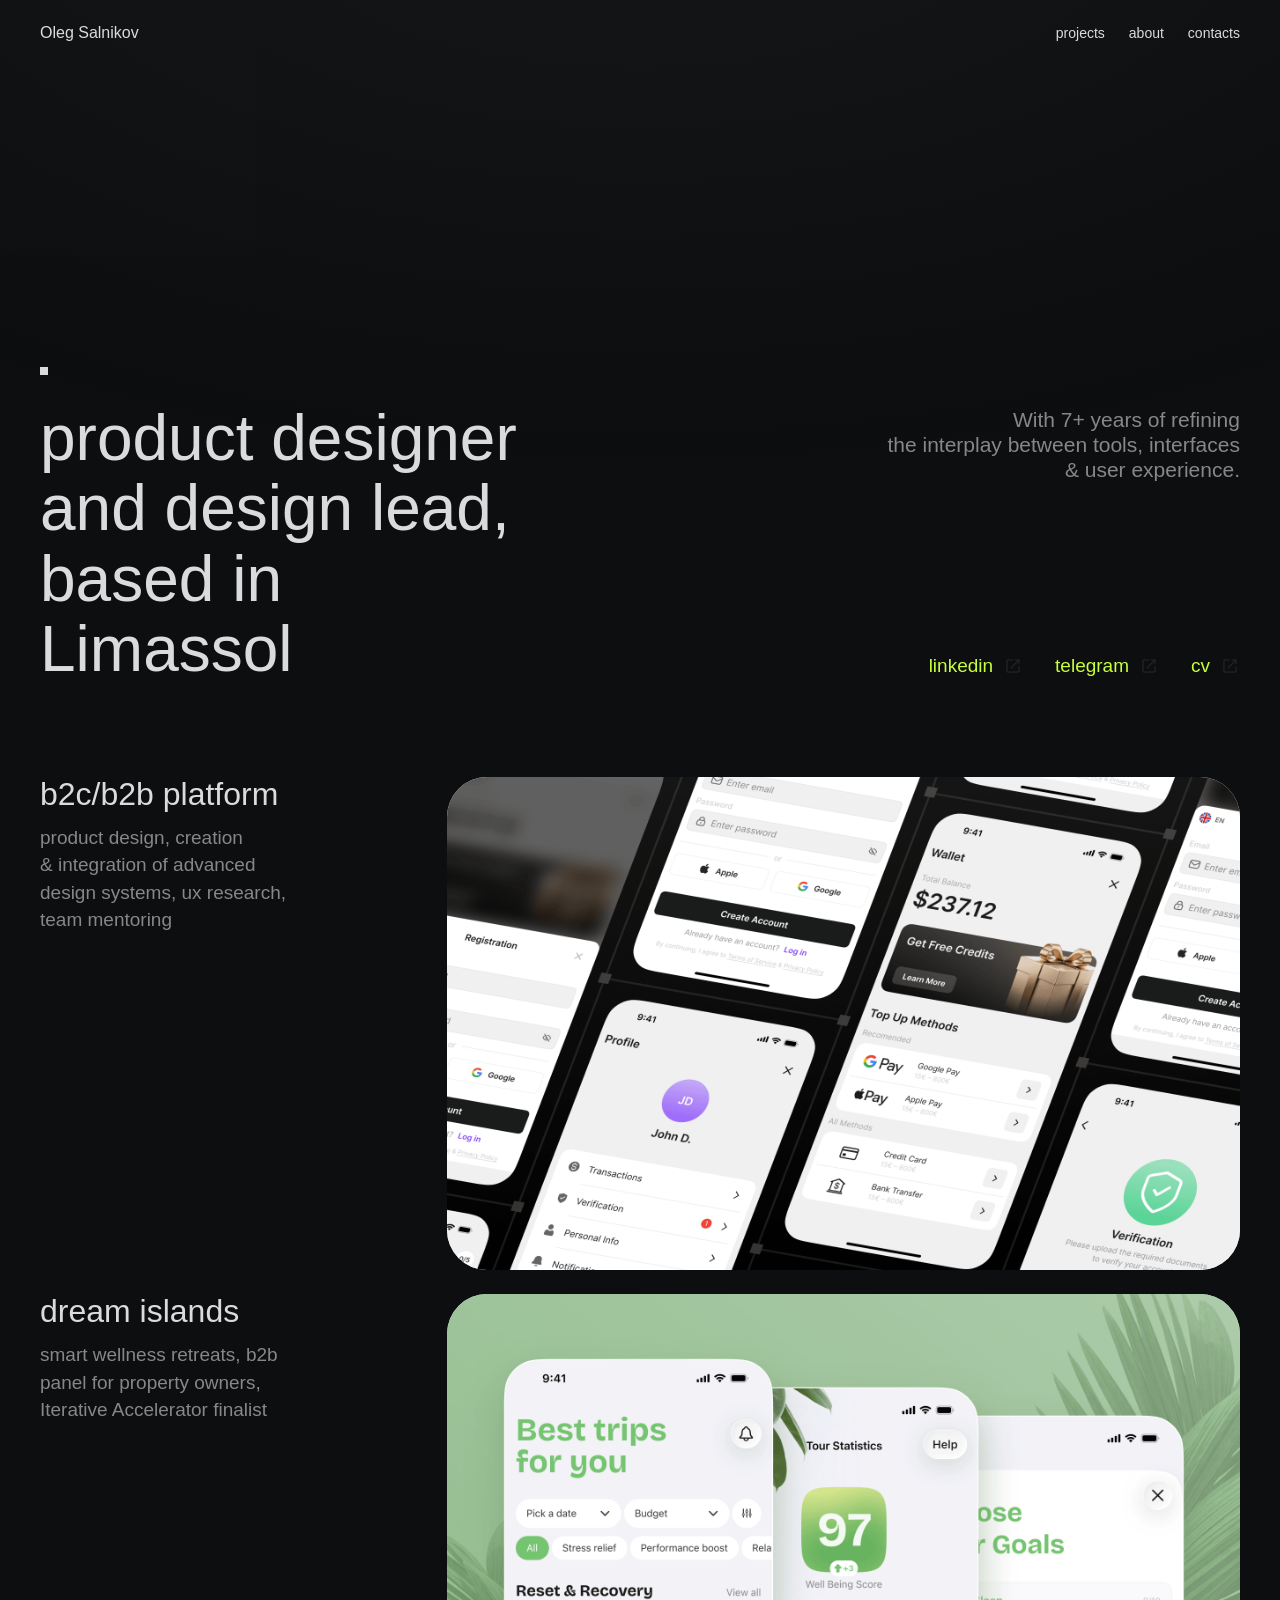
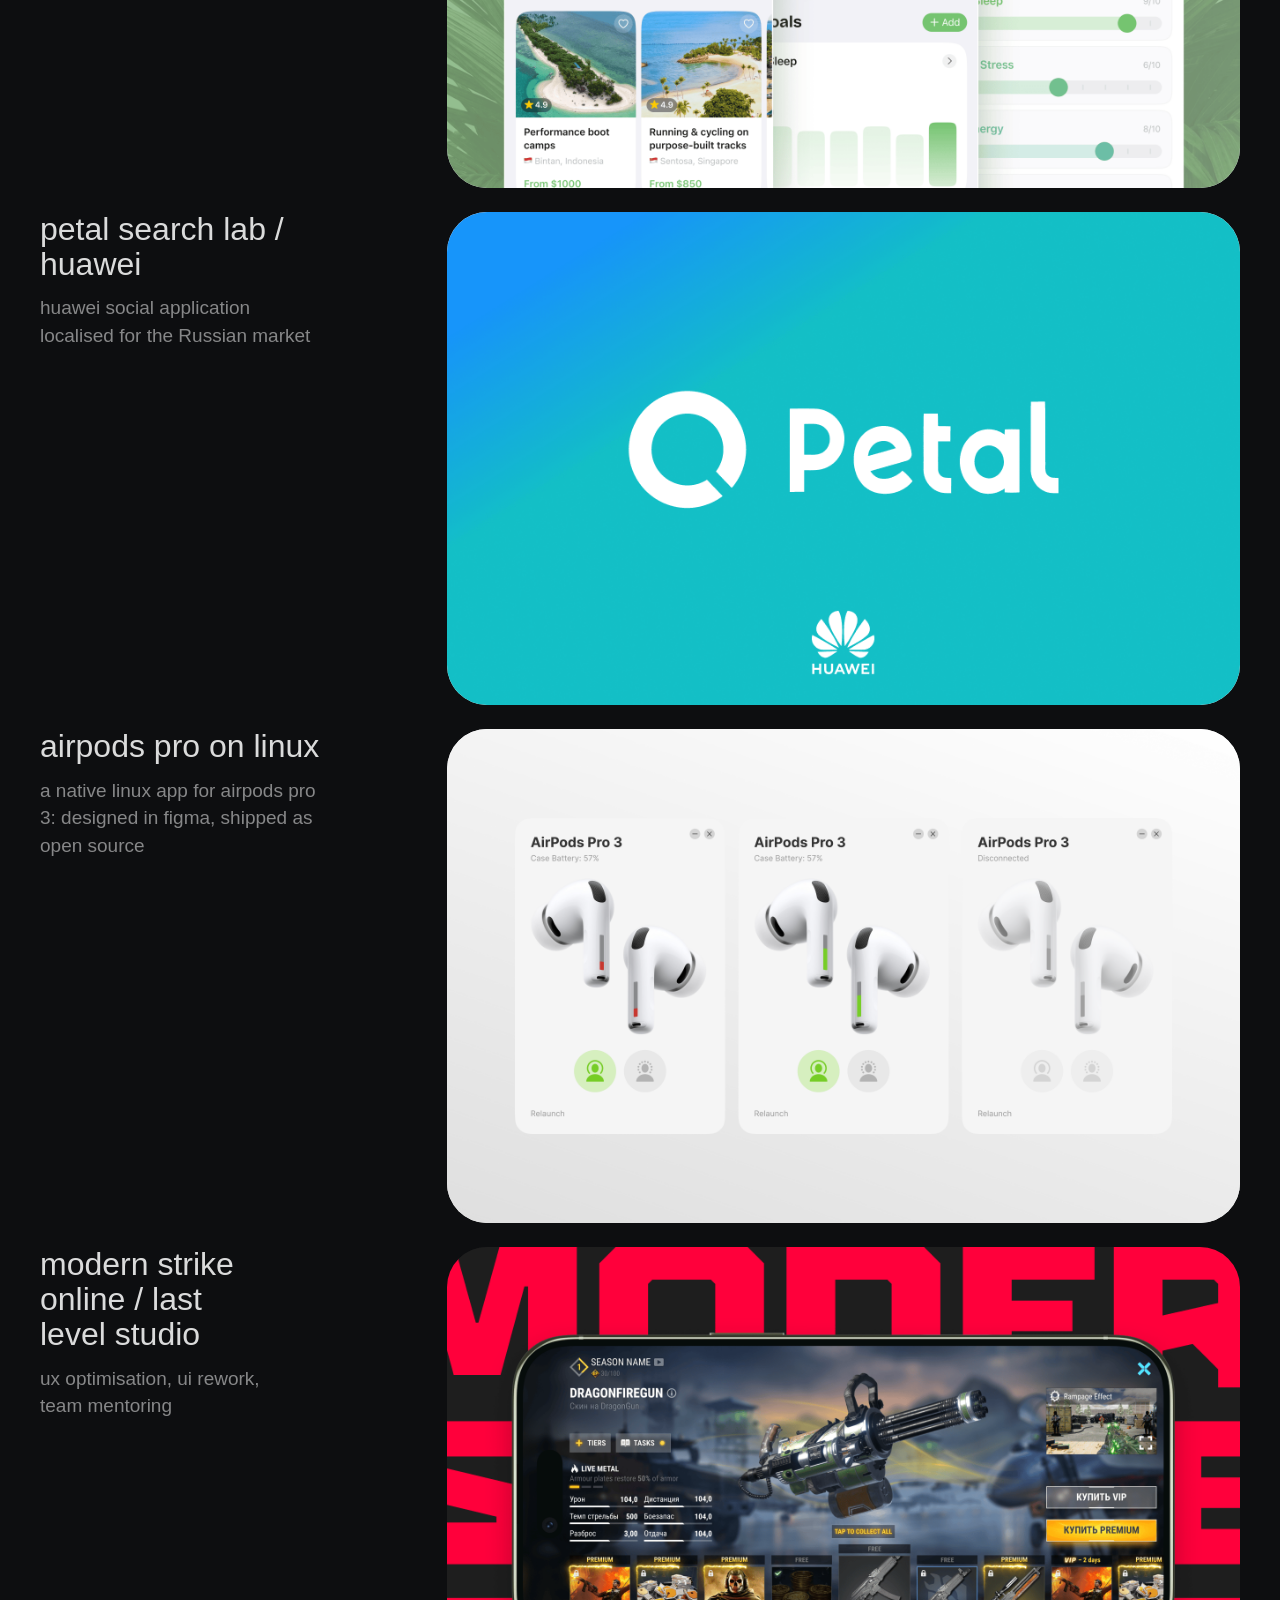
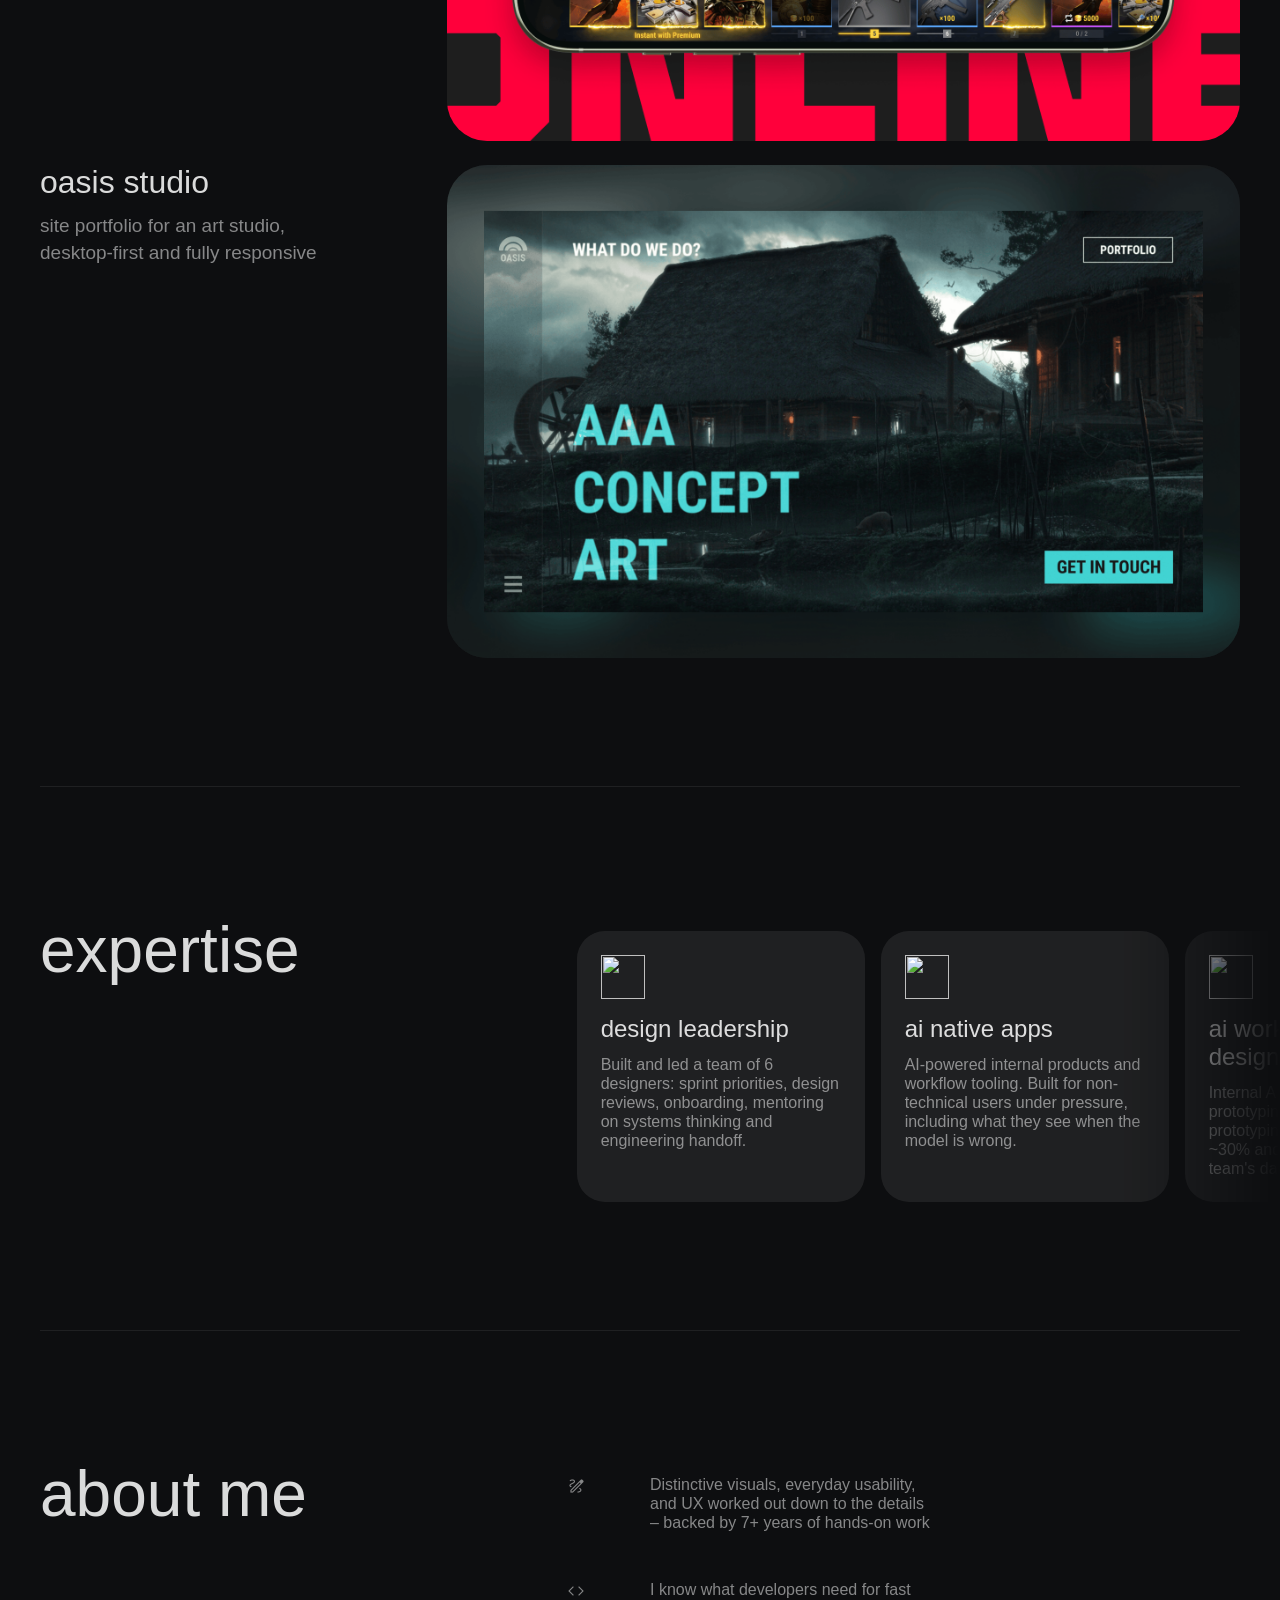
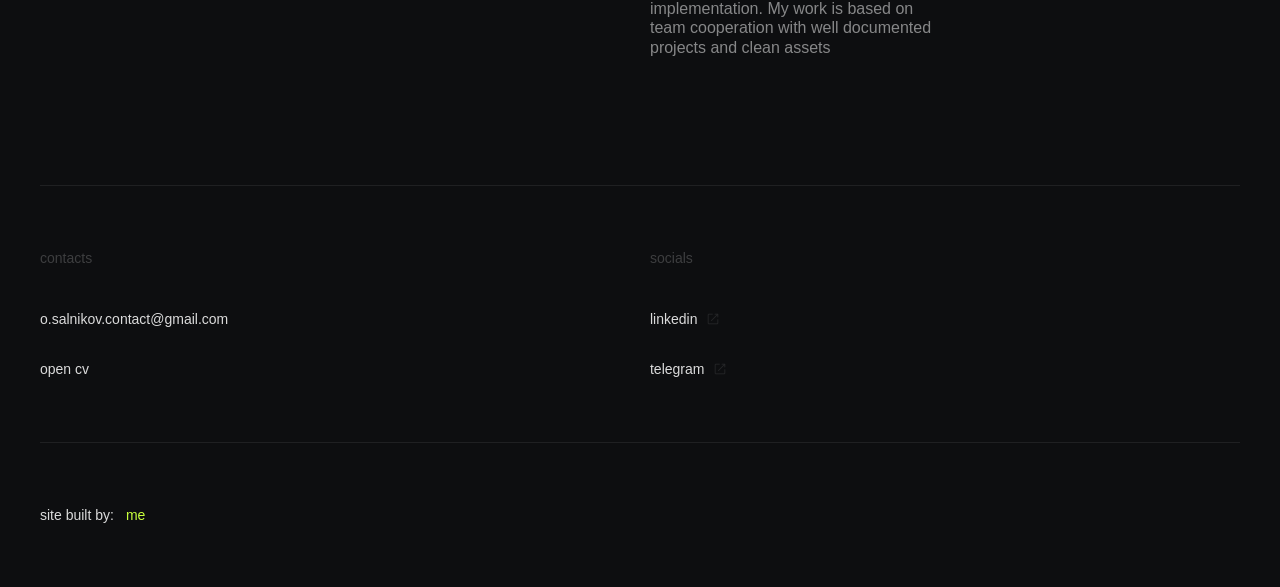
==== commit 425359a6: "Move the AirPods case after Petal Search Co-Authored-By: Claude Opus 5.5 <noreply@anthropic.com>" ====
--- a/index.html
+++ b/index.html
@@ -25,7 +25,7 @@
 <link rel="icon" href="assets/favicon-32.png" sizes="32x32" type="image/png">
 <link rel="apple-touch-icon" href="assets/apple-touch-icon.png">
 <link rel="stylesheet" href="https://fonts.googleapis.com/css2?family=Material+Symbols+Outlined:opsz,wght,FILL,GRAD@20..48,300,0,0">
-<link rel="stylesheet" href="styles.css?v=20261002">
+<link rel="stylesheet" href="styles.css?v=20261002b">
 </head>
 <body>
 
@@ -94,22 +94,22 @@
 
     <article class="project-row grid12">
       <div class="project-text">
+        <h2 class="project-title">airpods pro on linux</h2>
+        <p class="project-desc">a native linux app for airpods pro 3: designed in figma, shipped as open source</p>
+      </div>
+      <a class="project-image" href="cases/airpods-linux.html" style="background: #F3F3F3;">
+        <img src="cases/assets/airpods/cover.png" alt="AirPods Pro on Linux — app window states">
+        <span class="card-label">view case<span class="material-symbols-outlined">arrow_forward</span></span>
+      </a>
+    </article>
+
+    <article class="project-row grid12">
+      <div class="project-text">
         <h2 class="project-title">modern strike online / last level studio</h2>
         <p class="project-desc">ux optimisation, ui rework, team mentoring</p>
       </div>
       <a class="project-image" href="cases/last-level.html">
         <img src="cases/assets/last level/Frame 1321316691.png" alt="Last Level — Modern Strike Online">
-        <span class="card-label">view case<span class="material-symbols-outlined">arrow_forward</span></span>
-      </a>
-    </article>
-
-    <article class="project-row grid12">
-      <div class="project-text">
-        <h2 class="project-title">airpods pro on linux</h2>
-        <p class="project-desc">a native linux app for airpods pro 3: designed in figma, shipped as open source</p>
-      </div>
-      <a class="project-image" href="cases/airpods-linux.html" style="background: #F3F3F3;">
-        <img src="cases/assets/airpods/cover.png" alt="AirPods Pro on Linux — app window states">
         <span class="card-label">view case<span class="material-symbols-outlined">arrow_forward</span></span>
       </a>
     </article>
--- a/styles.css
+++ b/styles.css
@@ -207,6 +207,9 @@
 }
 
 .social-row .ext-link .material-symbols-outlined { font-size: 20px; }
+
+/* always-accent link (e.g. a case's github link) */
+.ext-link--accent { color: var(--accent); }
 
 /* ── Project list ───────────────────────────────────────────────── */
 
